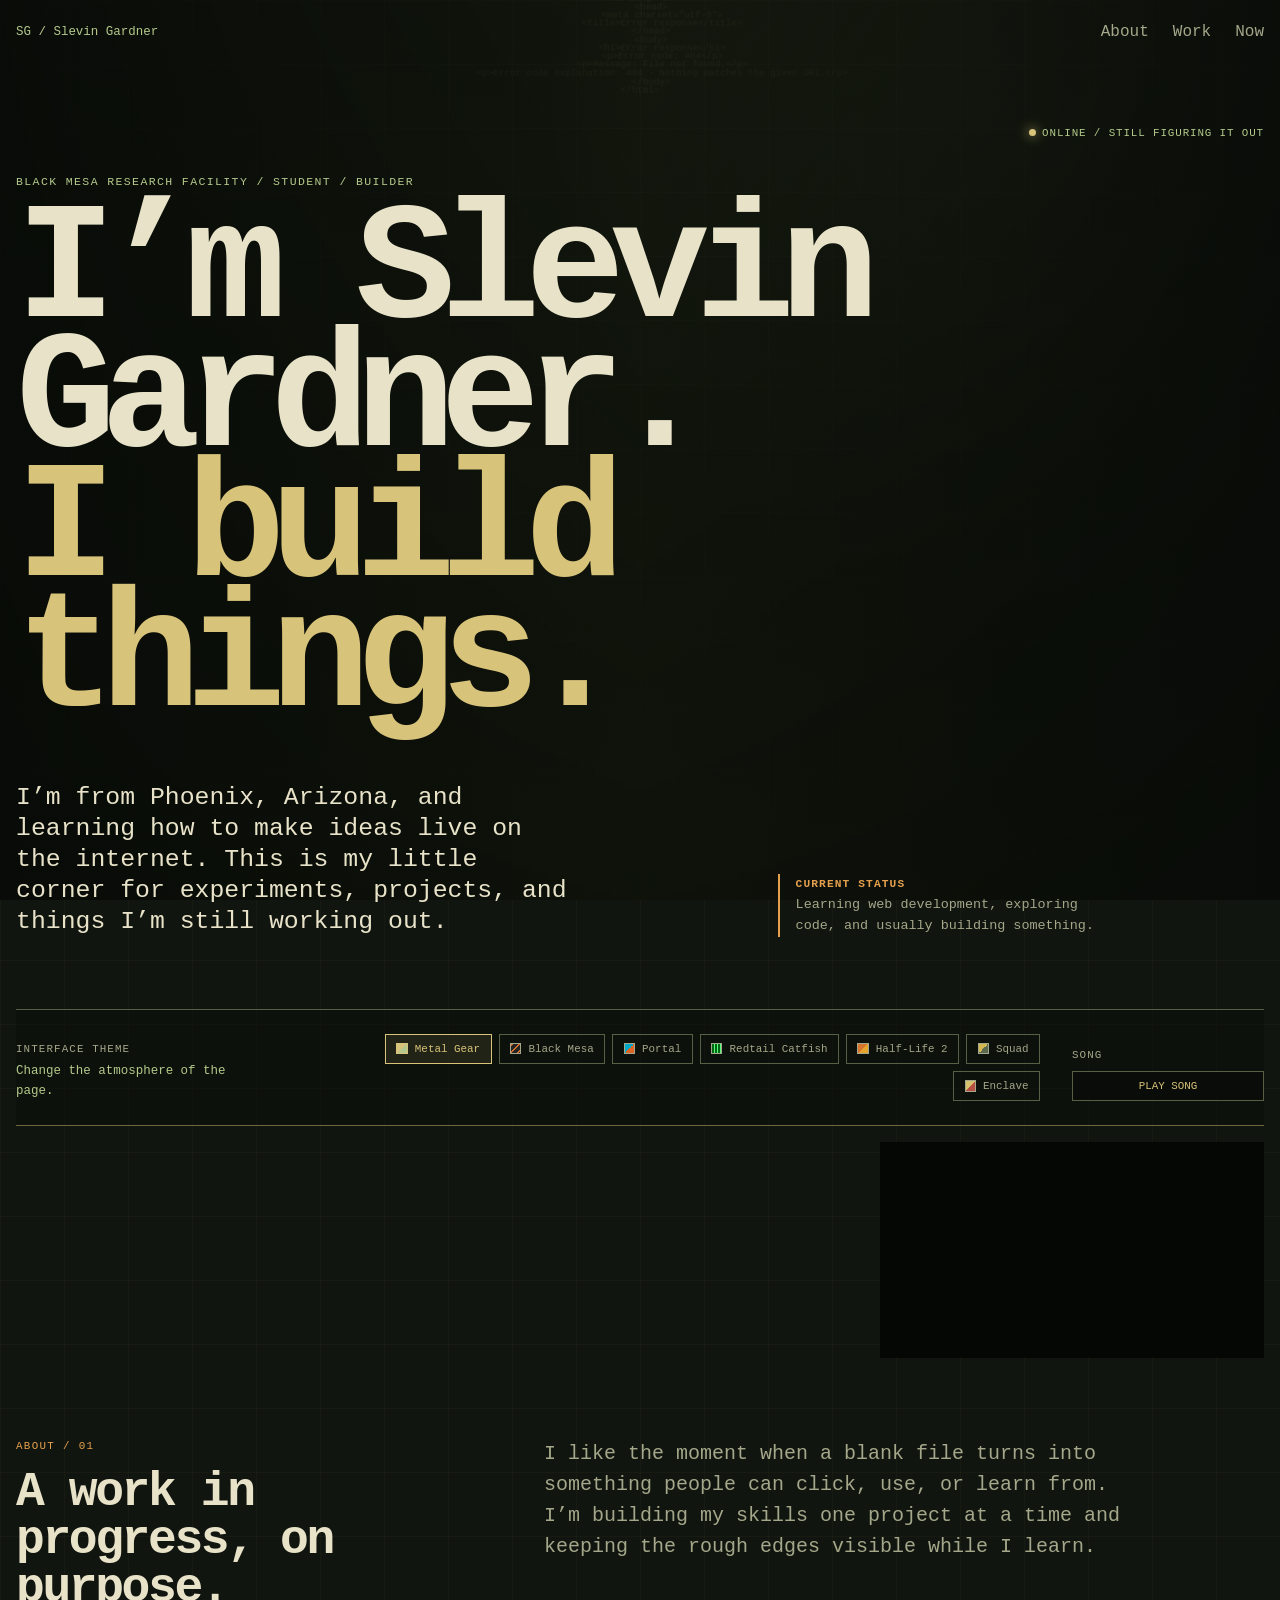
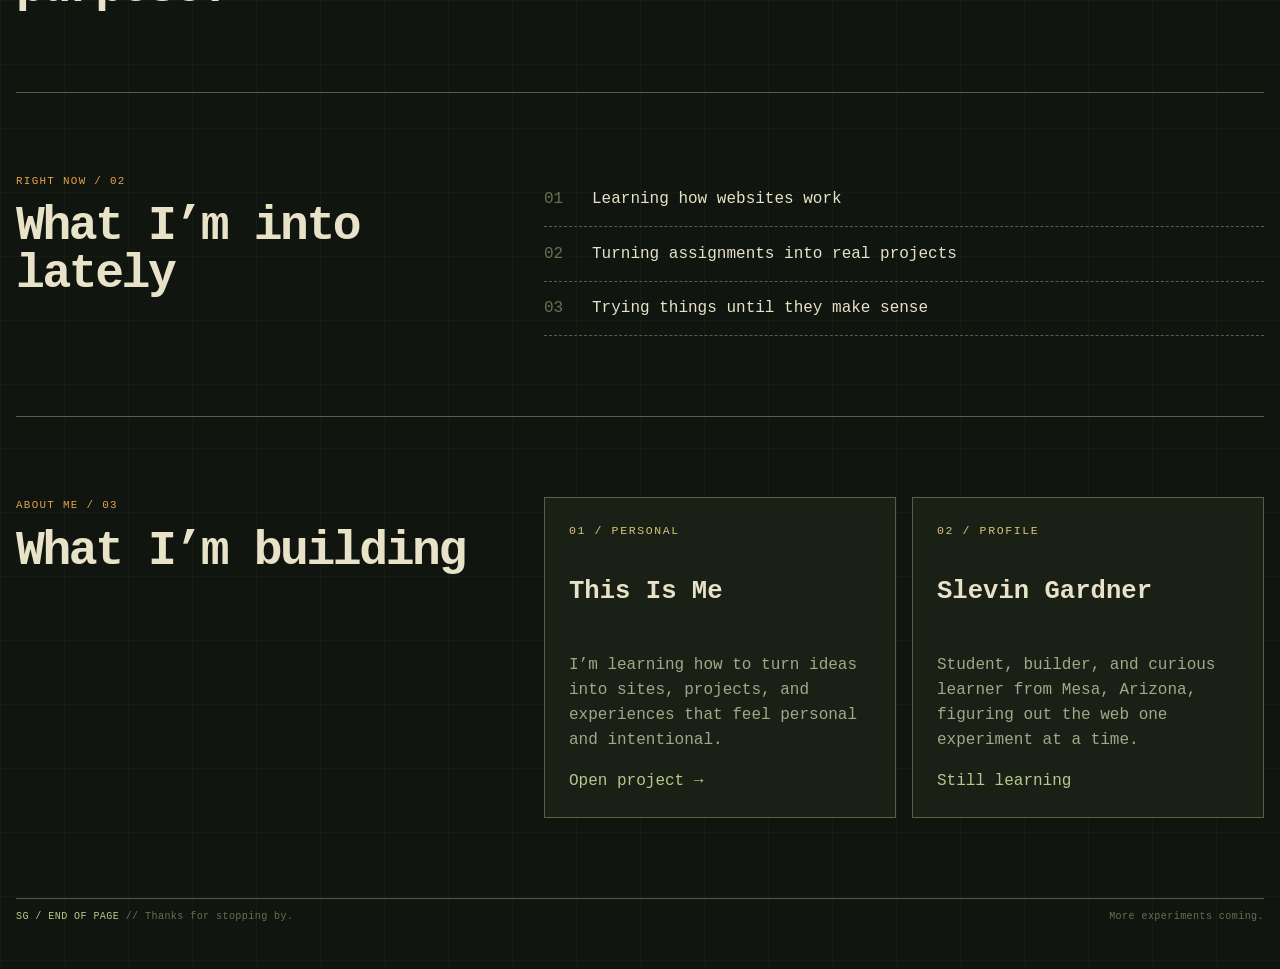
==== index.html @ 6ac3b408 "V4.4" ====
<!doctype html>
<html lang="en">

<head>
  <meta charset="utf-8">
  <meta name="viewport" content="width=device-width, initial-scale=1">
  <meta name="theme-color" content="#07100f">
  <meta name="description" content="SG's corner of the internet: Slevin Gardner learning to build things for the web.">
  <title>SG // Slevin Gardner</title>
  <link rel="stylesheet" href="styles.css">
  <script src="app.js" defer></script>
</head>

<body>
  <pre class="rick-stream" id="rick-stream" aria-hidden="true"></pre>
  <canvas class="matrix-rain" id="matrix-rain" aria-hidden="true"></canvas>
  <canvas class="glitch-background" id="glitch-background" aria-hidden="true"></canvas>
  <div class="black-mesa-backdrop" aria-hidden="true"></div>
  <div class="halflife-backdrop" aria-hidden="true"></div>
  <div class="portal-backdrop" aria-hidden="true"></div>
  <div class="squad-backdrop" aria-hidden="true"></div>
  <div class="enclave-backdrop" aria-hidden="true"></div>
  <div class="mgs-ladder-backdrop" aria-hidden="true"></div>
  <div class="site-shell">
    <header class="masthead">
      <nav class="top-nav" aria-label="Main navigation">
        <a class="back-link" href="#top">SG / Slevin Gardner</a>
        <div class="nav-links">
          <a href="#about">About</a>
          <a href="#work">Work</a>
          <a href="#now">Now</a>
        </div>
      </nav>
      <p class="status-line"><span class="status-dot"></span>ONLINE / STILL FIGURING IT OUT</p>
      <p class="kicker">Black Mesa Research Facility / student / builder</p>
      <h1 id="top">I’m Slevin Gardner.<br><em>I build things.</em></h1>
      <div class="intro-row">
        <p class="intro">I’m from Phoenix, Arizona, and learning how to make ideas live on
          the internet. This is
          my
          little corner for experiments, projects, and things I’m still working out.</p>
        <p class="boundary"><strong>Current status</strong><br>Learning web development, exploring code, and usually
          building something.</p>
      </div>
    </header>

    <section class="theme-bar" aria-label="Website themes">
      <div>
        <span class="control-label">Interface theme</span>
        <p class="theme-note">Change the atmosphere of the page.</p>
      </div>
      <div class="theme-options" id="theme-options" role="group" aria-label="Choose a website theme">
        <button class="theme-button is-active" data-theme="default" type="button"><span
            class="theme-swatch theme-swatch--default"></span>Metal Gear</button>
        <button class="theme-button" data-theme="greyscale" type="button"><span
            class="theme-swatch theme-swatch--greyscale"></span>Black Mesa</button>
        <button class="theme-button" data-theme="portal" type="button"><span
            class="theme-swatch theme-swatch--portal"></span>Portal</button>
        <button class="theme-button" data-theme="matrix" type="button"><span
            class="theme-swatch theme-swatch--matrix"></span>Redtail Catfish</button>
        <button class="theme-button" data-theme="halflife" type="button"><span
            class="theme-swatch theme-swatch--halflife"></span>Half-Life 2</button>
        <button class="theme-button" data-theme="squad" type="button"><span
            class="theme-swatch theme-swatch--squad"></span>Squad</button>
        <button class="theme-button" data-theme="enclave" type="button"><span
            class="theme-swatch theme-swatch--enclave"></span>Enclave</button>
      </div>
      <div class="music-control">
        <span class="control-label">Song</span>
        <button class="music-button" id="music-toggle" type="button" aria-pressed="false">PLAY SONG</button>
      </div>
    </section>
    <div class="music-player" id="music-player" aria-live="polite"></div>

    <main>
      <section class="about-section" id="about" aria-labelledby="about-title">
        <div>
          <p class="section-label">ABOUT / 01</p>
          <h2 id="about-title">A work in progress, on purpose.</h2>
        </div>
        <p class="about-copy">I like the moment when a blank file turns into something people can click, use, or
          learn from. I’m building my skills one project at a time and keeping the rough edges visible while I learn.
        </p>
      </section>

      <section class="now-section" id="now" aria-labelledby="now-title">
        <div>
          <p class="section-label">RIGHT NOW / 02</p>
          <h2 id="now-title">What I’m into lately</h2>
        </div>
        <div class="now-list">
          <p><span>01</span>Learning how websites work</p>
          <p><span>02</span>Turning assignments into real projects</p>
          <p><span>03</span>Trying things until they make sense</p>
        </div>
      </section>

      <section class="work-section" id="work" aria-labelledby="work-title">
        <div>
          <p class="section-label">ABOUT ME / 03</p>
          <h2 id="work-title">What I’m building</h2>
        </div>
        <div class="project-grid">
          <a class="project-card project-card--featured" href="assignments/01-this-is-me/">
            <span class="project-number">01 / PERSONAL</span>
            <h3>This Is Me</h3>
            <p>I’m learning how to turn ideas into sites, projects, and experiences that feel personal and intentional.
            </p>
            <span class="project-link">Open project &rarr;</span>
          </a>
          <article class="project-card">
            <span class="project-number">02 / PROFILE</span>
            <h3>Slevin Gardner</h3>
            <p>Student, builder, and curious learner from Mesa, Arizona, figuring out the web one experiment at a time.
            </p>
            <span class="project-link">Still learning</span>
          </article>
        </div>
      </section>
    </main>

    <footer>
      <p><span>SG / END OF PAGE</span> // Thanks for stopping by.</p>
      <p>More experiments coming.</p>
    </footer>
  </div>
</body>

</html>
---- styles.css ----
@font-face {
  font-family: 'GorDIN';
  src: local('GorDIN');
  font-display: swap;
}

:root {
  --ink: #e7e2c8;
  --muted: #a4a789;
  --faint: #697052;
  --bg: #11150f;
  --panel: #1a2015;
  --panel-bright: #29331e;
  --line: #566044;
  --acid: #d8c37a;
  --aqua: #b4c98b;
  --orange: #e5a04d;
  --danger: #d77c54;
  --grid-line: rgba(216, 195, 122, .035);
  --glow: rgba(180, 201, 139, .1);
  --command-bg: #0b0e0a;
  --font-body: 'GorDIN', monospace;
  --font-mono: 'GorDIN', monospace;
}

:root[data-theme='greyscale'] {
  --ink: #e7e1d2;
  --muted: #aaa28f;
  --faint: #706a5a;
  --bg: #171817;
  --panel: #242522;
  --panel-bright: #30312c;
  --line: #5c5d55;
  --acid: #d56b2c;
  --aqua: #a6b19f;
  --orange: #e07a2e;
  --danger: #bd4c2e;
  --grid-line: rgba(224, 122, 46, .04);
  --glow: rgba(213, 107, 44, .1);
  --command-bg: #101110;
  --font-body: 'GorDIN', monospace;
  --font-mono: 'GorDIN', monospace;
}

:root[data-theme='matrix'] {
  --ink: #f3e7d5;
  --muted: #c49b82;
  --faint: #76584d;
  --bg: #120b0a;
  --panel: #211311;
  --panel-bright: #321c18;
  --line: #6b3529;
  --acid: #e05a32;
  --aqua: #b8c9b6;
  --orange: #d13f28;
  --danger: #f06a3b;
  --grid-line: rgba(224, 90, 50, .04);
  --glow: rgba(184, 201, 182, .12);
  --command-bg: #0b0706;
  --font-body: 'GorDIN', monospace;
  --font-mono: 'GorDIN', monospace;
}

:root[data-theme='halflife'] {
  --ink: #f1ead8;
  --muted: #b5aa91;
  --faint: #716752;
  --bg: #151717;
  --panel: #202322;
  --panel-bright: #2d302d;
  --line: #555647;
  --acid: #e6a62d;
  --aqua: #b5c7a1;
  --orange: #d8752d;
  --danger: #d95d36;
  --grid-line: rgba(230, 166, 45, .025);
  --glow: rgba(216, 117, 45, .1);
  --command-bg: #171a18;
  --font-body: 'GorDIN', monospace;
  --font-mono: 'GorDIN', monospace;
}

:root[data-theme='portal'] {
  --ink: #202b32;
  --muted: #53636b;
  --faint: #82939a;
  --bg: #dfe7e9;
  --panel: #f1f5f5;
  --panel-bright: #ffffff;
  --line: #8b9ca3;
  --acid: #00a8d1;
  --aqua: #00b8d4;
  --orange: #f07822;
  --danger: #d94b32;
  --grid-line: rgba(32, 43, 50, .07);
  --glow: rgba(0, 168, 209, .22);
  --command-bg: #26343a;
  --font-body: 'GorDIN', monospace;
  --font-mono: 'GorDIN', monospace;
}

:root[data-theme='squad'] {
  --ink: #e8e4d5;
  --muted: #a7aa98;
  --faint: #697160;
  --bg: #171b17;
  --panel: #222922;
  --panel-bright: #30382d;
  --line: #5b674e;
  --acid: #d2b84f;
  --aqua: #9aa995;
  --orange: #c8783d;
  --danger: #bd5841;
  --grid-line: rgba(210, 184, 79, .045);
  --glow: rgba(154, 169, 149, .1);
  --command-bg: #0d110e;
  --font-body: 'GorDIN', monospace;
  --font-mono: 'GorDIN', monospace;
}

:root[data-theme='enclave'] {
  --ink: #e8e4d4;
  --muted: #a9adb0;
  --faint: #687179;
  --bg: #10151a;
  --panel: #1b242c;
  --panel-bright: #27333c;
  --line: #53616b;
  --acid: #d6c16d;
  --aqua: #a9c1c7;
  --orange: #b84f43;
  --danger: #d25b4d;
  --grid-line: rgba(214, 193, 109, .04);
  --glow: rgba(169, 193, 199, .1);
  --command-bg: #0b0f13;
  --font-body: 'GorDIN', monospace;
  --font-mono: 'GorDIN', monospace;
}

* {
  box-sizing: border-box;
}

html {
  background: var(--bg);
}

body {
  margin: 0;
  min-width: 320px;
  background:
    linear-gradient(var(--grid-line) 1px, transparent 1px),
    linear-gradient(90deg, var(--grid-line) 1px, transparent 1px),
    radial-gradient(circle at 80% 5%, var(--glow), transparent 30rem),
    var(--bg);
  background-size: 4rem 4rem, 4rem 4rem, auto, auto;
  color: var(--ink);
  font: 16px/1.55 var(--font-body);
}

.top-nav {
  display: flex;
  align-items: center;
  justify-content: space-between;
  gap: 1rem;
  margin-bottom: 5rem;
}

.nav-links {
  display: flex;
  gap: 1.5rem;
}

.nav-links a {
  color: var(--muted);
  text-decoration: none;
}

.nav-links a:hover {
  color: var(--acid);
}

.masthead h1 {
  max-width: 12ch;
}

.masthead h1 em {
  color: var(--acid);
  font-style: normal;
}

.about-section,
.now-section,
.work-section {
  display: grid;
  grid-template-columns: minmax(12rem, .8fr) 1.2fr;
  gap: 3rem;
  padding: 5rem 0;
  border-bottom: 1px solid var(--line);
}

.section-label,
.project-number {
  color: var(--acid);
  font-size: .72rem;
  letter-spacing: .14em;
}

.about-copy {
  max-width: 38rem;
  margin: 0;
  color: var(--muted);
  font-size: 1.25rem;
}

.now-list p {
  margin: 0;
  padding: .9rem 0;
  border-bottom: 1px dashed var(--line);
}

.now-list span {
  display: inline-block;
  width: 3rem;
  color: var(--faint);
}

.project-grid {
  display: grid;
  grid-template-columns: repeat(2, minmax(0, 1fr));
  gap: 1rem;
}

.project-card {
  display: flex;
  flex-direction: column;
  min-height: 16rem;
  padding: 1.5rem;
  border: 1px solid var(--line);
  background: var(--panel);
  color: var(--ink);
  text-decoration: none;
  transition: transform .2s ease, border-color .2s ease;
}

.project-card:hover {
  border-color: var(--acid);
  transform: translateY(-.25rem);
}

.project-card h3 {
  margin-top: 2rem;
  font-size: 1.6rem;
}

.project-card p {
  color: var(--muted);
}

.project-link {
  margin-top: auto;
  color: var(--aqua);
}

body::before {
  position: fixed;
  inset: 0;
  z-index: -1;
  pointer-events: none;
  background: linear-gradient(90deg, transparent 0 49.9%, var(--grid-line) 50%, transparent 50.1%);
  background-size: 8rem 100%;
  content: '';
}

.matrix-rain {
  position: fixed;
  inset: 0;
  z-index: 0;
  width: 100%;
  height: 100%;
  pointer-events: none;
  opacity: 0;
  transition: opacity 300ms ease;
}

.glitch-background {
  position: fixed;
  inset: 0;
  z-index: 0;
  width: 100%;
  height: 100%;
  pointer-events: none;
  opacity: 0;
  transition: opacity 300ms ease;
}

.black-mesa-backdrop {
  position: fixed;
  inset: 0;
  z-index: 0;
  pointer-events: none;
  background:
    linear-gradient(90deg, rgba(10, 12, 11, .72), rgba(10, 12, 11, .18) 50%, rgba(10, 12, 11, .72)),
    linear-gradient(180deg, rgba(10, 12, 11, .2), rgba(10, 12, 11, .82)),
    url('https://cdn.mos.cms.futurecdn.net/F95LHZpNYpnhuKvLTg9MAQ-2560-80.jpg') center / cover no-repeat;
  opacity: 0;
  transition: opacity 350ms ease;
}

.halflife-backdrop {
  position: fixed;
  inset: 0;
  z-index: 0;
  pointer-events: none;
  background:
    linear-gradient(90deg, rgba(21, 23, 23, .88), rgba(42, 43, 31, .58) 48%, rgba(21, 23, 23, .82)),
    linear-gradient(180deg, rgba(12, 17, 16, .5), rgba(21, 23, 23, .88)),
    url('https://images5.alphacoders.com/138/1380899.png') center / cover no-repeat;
  opacity: 0;
  transition: opacity 350ms ease;
}

.portal-backdrop {
  position: fixed;
  inset: 0;
  z-index: 0;
  pointer-events: none;
  background:
    linear-gradient(90deg, rgba(12, 16, 17, .5), rgba(12, 16, 17, .12) 50%, rgba(12, 16, 17, .5)),
    linear-gradient(180deg, rgba(0, 169, 199, .12), rgba(230, 106, 36, .16)),
    url('https://cdn.mos.cms.futurecdn.net/5jfbQNu9ogCpUMGLD8Z6e5.png') center / cover no-repeat;
  opacity: 0;
  transition: opacity 350ms ease;
}

.squad-backdrop {
  position: fixed;
  inset: 0;
  z-index: 0;
  pointer-events: none;
  background:
    linear-gradient(90deg, rgba(12, 16, 12, .58), rgba(28, 35, 25, .2) 50%, rgba(12, 16, 12, .56)),
    repeating-linear-gradient(135deg, transparent 0 5rem, rgba(210, 184, 79, .07) 5rem 5.15rem, transparent 5.15rem 10rem),
    radial-gradient(circle at 68% 28%, rgba(154, 169, 149, .1), transparent 22rem),
    url('https://cdn.nexus.gg/assets/vidya/161739f937114280bd47c73b976cd131/images/screenshots/4.jpg') center / cover no-repeat;
  opacity: 0;
  transition: opacity 350ms ease;
}

.enclave-backdrop {
  position: fixed;
  inset: 0;
  z-index: 0;
  pointer-events: none;
  background:
    linear-gradient(90deg, rgba(8, 12, 16, .82), rgba(22, 31, 39, .32) 50%, rgba(8, 12, 16, .84)),
    repeating-linear-gradient(0deg, transparent 0 4rem, rgba(214, 193, 109, .055) 4rem 4.1rem, transparent 4.1rem 8rem),
    linear-gradient(135deg, #111b23, #332a27 54%, #11171c);
  opacity: 0;
  transition: opacity 350ms ease;
}

.mgs-ladder-backdrop {
  position: fixed;
  inset: 0;
  z-index: 0;
  pointer-events: none;
  background:
    linear-gradient(90deg, rgba(8, 11, 7, .84), rgba(21, 27, 14, .34) 50%, rgba(8, 11, 7, .8)),
    linear-gradient(180deg, rgba(10, 13, 8, .28), rgba(10, 13, 8, .86)),
    url('https://media.tenor.com/M1zaUPdknekAAAAM/metal-gear.gif') center / cover no-repeat;
  opacity: 0;
  transition: opacity 350ms ease;
}

:root[data-theme='halflife'] .halflife-backdrop {
  opacity: .86;
}

:root[data-theme='portal'] .portal-backdrop {
  opacity: 1;
}

:root[data-theme='squad'] .squad-backdrop {
  opacity: 1;
}

:root[data-theme='enclave'] .enclave-backdrop {
  opacity: 1;
}

:root[data-theme='greyscale'] .black-mesa-backdrop {
  opacity: 1;
}

:root[data-theme='default'] .mgs-ladder-backdrop {
  opacity: 1;
}

:root[data-theme='greyscale'] .glitch-background {
  opacity: .28;
}

.rick-stream {
  position: fixed;
  inset: 0;
  z-index: 0;
  width: 100vw;
  height: 100vh;
  margin: 0;
  overflow: hidden;
  pointer-events: none;
  color: var(--acid);
  font: clamp(.28rem, .7vw, .65rem)/.9 var(--font-mono);
  opacity: 0;
  text-align: center;
  white-space: pre;
  mix-blend-mode: screen;
  transform: scale(1.03);
  transition: opacity 300ms ease;
}

:root[data-theme='default'] .rick-stream {
  opacity: .14;
}

:root[data-theme='matrix'] .matrix-rain {
  opacity: .7;
}

.site-shell {
  position: relative;
  z-index: 1;
}

:root[data-theme='greyscale'] body::after {
  position: fixed;
  inset: 0;
  z-index: 5;
  pointer-events: none;
  background: repeating-linear-gradient(0deg, transparent 0 5px, rgba(224, 122, 46, .035) 6px);
  content: '';
  mix-blend-mode: screen;
}

:root[data-theme='greyscale'] body {
  background:
    linear-gradient(180deg, rgba(10, 12, 11, .2), rgba(10, 12, 11, .85)),
    repeating-linear-gradient(135deg, transparent 0 4rem, rgba(224, 122, 46, .08) 4rem 4.3rem, transparent 4.3rem 8rem),
    linear-gradient(90deg, transparent 0 18%, rgba(4, 5, 5, .55) 18.2% 20%, transparent 20.2% 79.8%, rgba(4, 5, 5, .55) 80% 81.8%, transparent 82%),
    repeating-linear-gradient(0deg, rgba(166, 177, 159, .08) 0 1px, transparent 1px 4rem),
    radial-gradient(ellipse at 50% 18%, rgba(213, 107, 44, .16), transparent 32rem),
    var(--bg);
  background-size: auto, auto, auto, 100% 4rem, auto, auto;
}

:root[data-theme='greyscale'] .masthead::before,
:root[data-theme='greyscale'] .masthead::after {
  position: absolute;
  top: 0;
  bottom: 0;
  width: 15%;
  background: linear-gradient(90deg, rgba(0, 0, 0, .4), transparent);
  content: '';
  opacity: .7;
}

:root[data-theme='greyscale'] .masthead::before {
  left: -15%;
}

:root[data-theme='greyscale'] .masthead::after {
  right: -15%;
  transform: scaleX(-1);
}

:root[data-theme='portal'] body {
  background:
    linear-gradient(90deg, transparent 0 7%, rgba(37, 37, 37, .12) 7.1% 7.35%, transparent 7.45% 92.55%, rgba(37, 37, 37, .12) 92.65% 92.9%, transparent 93%),
    linear-gradient(180deg, transparent 0 68%, rgba(37, 37, 37, .18) 68.2% 68.5%, transparent 68.7%),
    repeating-linear-gradient(0deg, rgba(37, 37, 37, .045) 0 1px, transparent 1px 4rem),
    var(--bg);
  background-size: auto, auto, 100% 4rem, auto;
}

:root[data-theme='squad'] body {
  background:
    linear-gradient(rgba(12, 16, 12, .35), rgba(12, 16, 12, .35)),
    repeating-linear-gradient(0deg, rgba(210, 184, 79, .04) 0 1px, transparent 1px 3rem),
    repeating-linear-gradient(90deg, rgba(154, 169, 149, .035) 0 1px, transparent 1px 3rem),
    url('https://cdn.nexus.gg/assets/vidya/161739f937114280bd47c73b976cd131/images/screenshots/4.jpg') center / cover fixed no-repeat;
  background-size: auto, 100% 3rem, 3rem 100%, cover;
}

:root[data-theme='matrix'] body::after {
  position: fixed;
  inset: 0;
  z-index: 0;
  pointer-events: none;
  background: linear-gradient(180deg, rgba(18, 11, 10, .12), rgba(18, 11, 10, .42));
  content: '';
}

:root[data-theme='matrix'] .matrix-rain {
  opacity: 0;
}

:root[data-theme='matrix'] body {
  background:
    linear-gradient(rgba(12, 7, 6, .28), rgba(12, 7, 6, .28)),
    radial-gradient(ellipse at 50% 18%, rgba(224, 90, 50, .12), transparent 30rem),
    url('https://images.weserv.nl/?url=m.espacepourlavie.ca/sites/espacepourlavie.ca/files/redtail_catfish_mathias_appel_620x415_0.jpg') center / cover fixed no-repeat;
  background-size: auto, auto, cover;
}

@keyframes matrix-drift {
  from {
    transform: translateY(-2rem);
  }

  to {
    transform: translateY(2rem);
  }
}

button,
input {
  font: inherit;
}

.site-shell {
  width: min(100% - 2rem, 78rem);
  margin: auto;
}

.masthead {
  position: relative;
  padding: 1.25rem 0 4.5rem;
  border-bottom: 1px solid var(--line);
}

.halflife-logo {
  position: absolute;
  top: 1rem;
  right: 0;
  width: clamp(7rem, 16vw, 12rem);
  height: auto;
  opacity: 0;
  filter: sepia(1) saturate(2) hue-rotate(345deg) drop-shadow(0 0 .6rem rgba(216, 117, 45, .32));
  pointer-events: none;
  transform: translateY(-.25rem);
  transition: opacity 220ms ease, transform 220ms ease;
}

:root[data-theme='halflife'] .halflife-logo {
  opacity: .92;
  transform: none;
}

.back-link,
.status-line,
.kicker,
.section-label,
.control-label,
.shortcut,
footer,
.sort-note,
.tag {
  font-family: var(--font-mono);
}

.back-link {
  display: inline-block;
  color: var(--aqua);
  font-size: .78rem;
  text-decoration: none;
}

.back-link:hover {
  color: var(--acid);
}

.status-line {
  float: right;
  margin: 0;
  color: var(--muted);
  font-size: .68rem;
  letter-spacing: .08em;
}

.status-dot {
  display: inline-block;
  width: .45rem;
  height: .45rem;
  margin-right: .4rem;
  border-radius: 50%;
  background: var(--acid);
  box-shadow: 0 0 12px var(--acid);
}

.kicker {
  margin: 8rem 0 1rem;
  color: var(--orange);
  font-size: .72rem;
  letter-spacing: .12em;
  text-transform: uppercase;
}

h1 {
  margin: 0;
  color: var(--ink);
  font-size: clamp(4rem, 13vw, 10.5rem);
  font-weight: 700;
  letter-spacing: -.09em;
  line-height: .78;
}

h1 em {
  color: var(--acid);
  font-style: normal;
}

.intro-row {
  display: grid;
  grid-template-columns: 1.2fr .8fr;
  gap: 2rem;
  align-items: end;
  margin-top: 3.5rem;
}

.intro {
  max-width: 35rem;
  margin: 0;
  color: var(--ink);
  font-size: clamp(1.15rem, 2.1vw, 1.55rem);
  line-height: 1.25;
}

.boundary {
  max-width: 21rem;
  margin: 0;
  padding-left: 1rem;
  border-left: 2px solid var(--orange);
  color: var(--muted);
  font-size: .84rem;
}

.boundary strong {
  color: var(--orange);
  font-family: var(--font-mono);
  font-size: .7rem;
  letter-spacing: .1em;
  text-transform: uppercase;
}

.control-deck {
  display: grid;
  grid-template-columns: minmax(15rem, 1fr) 2fr;
  gap: 2rem;
  padding: 2.25rem 0;
  border-bottom: 1px solid var(--line);
}

.search-wrap {
  position: relative;
}

.search-wrap label,
.control-label {
  display: block;
  margin-bottom: .65rem;
  color: var(--muted);
  font-size: .68rem;
  letter-spacing: .1em;
  text-transform: uppercase;
}

input {
  width: 100%;
  padding: .85rem 2.5rem .85rem .95rem;
  border: 1px solid var(--line);
  border-radius: 0;
  outline: 0;
  background: var(--panel);
  color: var(--ink);
}

input:focus {
  border-color: var(--acid);
  box-shadow: 0 0 0 2px rgba(200, 255, 89, .12);
}

.theme-bar {
  display: flex;
  justify-content: space-between;
  gap: 2rem;
  align-items: end;
  padding: 1.5rem 0;
  border-bottom: 1px solid var(--line);
}

.theme-note {
  margin: -.35rem 0 0;
  color: var(--faint);
  font-size: .78rem;
}

.theme-options {
  display: flex;
  flex-wrap: wrap;
  justify-content: end;
  gap: .45rem;
}

.theme-button {
  display: inline-flex;
  align-items: center;
  gap: .45rem;
  padding: .5rem .65rem;
  border: 1px solid var(--line);
  border-radius: 0;
  background: transparent;
  color: var(--muted);
  cursor: pointer;
  font: .68rem var(--font-mono);
}

.music-control {
  display: flex;
  min-width: 12rem;
  flex-direction: column;
  align-items: stretch;
  gap: .45rem;
}

.music-control .control-label {
  margin: 0;
}

.music-button {
  padding: .5rem .65rem;
  border: 1px solid var(--line);
  border-radius: 0;
  background: rgba(9, 12, 7, .72);
  color: var(--acid);
  cursor: pointer;
  font: .68rem var(--font-mono);
  white-space: nowrap;
}

.music-button:hover,
.music-button[aria-pressed='true'] {
  border-color: var(--acid);
  background: color-mix(in srgb, var(--acid) 14%, transparent);
}

.music-button:disabled {
  border-color: var(--faint);
  color: var(--faint);
  cursor: not-allowed;
  opacity: .65;
}

.music-player {
  width: min(100%, 24rem);
  margin: 1rem 0 0 auto;
  aspect-ratio: 16 / 9;
  background: #050705;
}

.music-player iframe {
  display: block;
  width: 100%;
  height: 100%;
  border: 0;
}

:root[data-theme='default'] .theme-bar {
  border-color: rgba(216, 195, 122, .48);
  background: rgba(10, 14, 8, .5);
}

:root[data-theme='default'] .theme-note,
:root[data-theme='default'] .status-line,
:root[data-theme='default'] .kicker {
  color: var(--aqua);
}

.theme-button:hover,
.theme-button.is-active {
  border-color: var(--acid);
  background: color-mix(in srgb, var(--acid) 10%, transparent);
  color: var(--acid);
}

.theme-swatch {
  width: .7rem;
  height: .7rem;
  border: 1px solid currentColor;
}

.theme-swatch--default {
  background: linear-gradient(135deg, var(--acid) 50%, var(--aqua) 50%);
}

.theme-swatch--greyscale {
  background: repeating-linear-gradient(135deg, #d56b2c 0 2px, #242522 2px 5px);
}

.theme-swatch--portal {
  background: linear-gradient(135deg, #00a9c7 50%, #df6423 50%);
}

.theme-swatch--matrix {
  background: repeating-linear-gradient(90deg, #061 0 2px, #5f7 2px 3px);
}

.theme-swatch--halflife {
  background: linear-gradient(135deg, #d8752d 50%, #e6a62d 50%);
}

.theme-swatch--squad {
  background: linear-gradient(135deg, #d2b84f 50%, #59684f 50%);
}

.theme-swatch--enclave {
  background: linear-gradient(135deg, #d6c16d 50%, #b84f43 50%);
}

.shortcut {
  position: absolute;
  right: .85rem;
  bottom: .9rem;
  color: var(--faint);
  font-size: .75rem;
}

.filters {
  display: flex;
  flex-wrap: wrap;
  gap: .5rem;
}

.filter-button {
  padding: .55rem .75rem;
  border: 1px solid var(--line);
  border-radius: 0;
  background: transparent;
  color: var(--muted);
  cursor: pointer;
  font-size: .8rem;
}

.filter-button span {
  margin-left: .4rem;
  color: var(--faint);
  font-family: var(--font-mono);
  font-size: .68rem;
}

.filter-button:hover,
.filter-button.is-active {
  border-color: var(--acid);
  background: rgba(200, 255, 89, .08);
  color: var(--acid);
}

.filter-button.is-active span {
  color: var(--acid);
}

.library-heading {
  display: flex;
  justify-content: space-between;
  align-items: end;
  gap: 2rem;
  padding: 4rem 0 1.5rem;
}

.section-label {
  margin: 0 0 .8rem;
  color: var(--orange);
  font-size: .68rem;
  letter-spacing: .12em;
}

.section-label span {
  color: var(--muted);
}

h2 {
  margin: 0;
  color: var(--ink);
  font-size: clamp(1.7rem, 4vw, 3rem);
  letter-spacing: -.05em;
  line-height: 1;
}

.sort-note {
  margin: 0;
  color: var(--muted);
  font-size: .68rem;
  line-height: 1.6;
  text-align: right;
}

.sort-note span {
  color: var(--faint);
}

.command-grid {
  display: grid;
  grid-template-columns: repeat(3, 1fr);
  gap: 1px;
  border: 1px solid var(--line);
  background: var(--line);
}

:root[data-theme='default'] .command-card {
  border: 1px solid #1b5b42;
  background: #07130f;
  box-shadow: inset 0 1px 0 rgba(112, 230, 192, .08);
}

:root[data-theme='default'] .command-card h3,
:root[data-theme='default'] .command-line,
:root[data-theme='default'] .copy-button {
  font-family: var(--font-mono);
}

:root[data-theme='default'] .command-line {
  border: 1px solid #245d46;
  border-left: 3px solid var(--aqua);
  background: #020805;
  box-shadow: inset 0 0 1.5rem rgba(112, 230, 192, .06);
}

:root[data-theme='greyscale'] .command-card {
  position: relative;
  overflow: visible;
}

:root[data-theme='greyscale'] .command-card::before,
:root[data-theme='greyscale'] .command-card::after {
  position: absolute;
  inset: -1px;
  pointer-events: none;
  content: '';
}

:root[data-theme='greyscale'] .command-card::before {
  border: 1px solid rgba(224, 122, 46, .75);
  clip-path: polygon(0 0, 38% 0, 38% 2px, 72% 2px, 72% 0, 100% 0, 100% 43%, 98% 43%, 98% 76%, 100% 76%, 100% 100%, 63% 100%, 63% 98%, 20% 98%, 20% 100%, 0 100%, 0 62%, 2px 62%, 2px 23%, 0 23%);
  animation: glitch-rim 2.8s steps(2, end) infinite;
}

:root[data-theme='greyscale'] .command-card::after {
  border: 1px solid rgba(166, 177, 159, .34);
  clip-path: polygon(0 13%, 4px 13%, 4px 0, 47% 0, 47% 3px, 100% 3px, 100% 37%, calc(100% - 3px) 37%, calc(100% - 3px) 100%, 57% 100%, 57% calc(100% - 3px), 0 calc(100% - 3px));
  animation: glitch-rim-shift 1.9s steps(2, end) infinite reverse;
}

@keyframes glitch-rim {

  0%,
  76%,
  100% {
    transform: translate(0, 0);
  }

  78% {
    transform: translate(1px, -1px);
  }

  80% {
    transform: translate(-1px, 1px);
  }

  82% {
    transform: translate(0, 0);
  }
}

@keyframes glitch-rim-shift {

  0%,
  68%,
  100% {
    transform: translate(0, 0);
    opacity: .45;
  }

  70% {
    transform: translate(-1px, 1px);
    opacity: .8;
  }

  73% {
    transform: translate(1px, 0);
    opacity: .25;
  }
}

:root[data-theme='portal'] .command-card {
  border-top: 3px solid var(--line);
  background: linear-gradient(145deg, var(--panel-bright), var(--panel));
  box-shadow: 0 0 .9rem rgba(37, 37, 37, .12), inset 0 0 0 1px rgba(255, 255, 255, .45);
}

:root[data-theme='portal'] .command-card:nth-child(3n + 1) {
  border-top-color: var(--orange);
}

:root[data-theme='portal'] .command-card:nth-child(3n + 2) {
  border-top-color: var(--aqua);
}

:root[data-theme='portal'] .command-card:nth-child(3n) {
  border-top-color: #343735;
}

:root[data-theme='portal'] .command-line {
  background: #252826;
  color: #f0f0eb;
}

:root[data-theme='portal'] .theme-bar,
:root[data-theme='portal'] .control-deck {
  border-color: #696b67;
}

:root[data-theme='portal'] .section-label,
:root[data-theme='portal'] .kicker {
  color: var(--orange);
}

.command-card {
  min-height: 15rem;
  padding: 1.25rem;
  background: var(--panel);
  transition: background 180ms ease, transform 180ms ease;
}

.command-card:hover {
  position: relative;
  z-index: 1;
  background: var(--panel-bright);
  transform: translateY(-3px);
}

.card-top {
  display: flex;
  justify-content: space-between;
  gap: .75rem;
  align-items: center;
  margin-bottom: 2.5rem;
}

.tag {
  padding: .25rem .4rem;
  border: 1px solid var(--line);
  color: var(--aqua);
  font-size: .6rem;
  letter-spacing: .08em;
  text-transform: uppercase;
}

.card-number {
  color: var(--faint);
  font: .68rem var(--font-mono);
}

.command-card h3 {
  margin: 0 0 .45rem;
  color: var(--acid);
  font: 500 1.03rem var(--font-mono);
}

.command-card p {
  min-height: 3.2em;
  margin: 0 0 1rem;
  color: var(--muted);
  font-size: .88rem;
  line-height: 1.4;
}

.command-line {
  display: flex;
  align-items: center;
  gap: .5rem;
  min-height: 2.5rem;
  padding: .6rem;
  border-left: 2px solid var(--orange);
  background: var(--command-bg);
  color: var(--ink);
  font: .73rem/1.4 var(--font-mono);
  overflow-wrap: anywhere;
}

.copy-button {
  flex: 0 0 auto;
  margin-left: auto;
  padding: .3rem .4rem;
  border: 1px solid var(--line);
  background: transparent;
  color: var(--orange);
  cursor: pointer;
  font: .62rem var(--font-mono);
}

.copy-button:hover,
.copy-button:focus-visible {
  border-color: var(--orange);
  color: var(--ink);
}

.empty-state {
  padding: 4rem 0;
  color: var(--muted);
  font-family: var(--font-mono);
  text-align: center;
}

.pagination {
  display: flex;
  justify-content: space-between;
  gap: 2rem;
  align-items: end;
  padding: 1.5rem 0 0;
  border-top: 1px solid var(--line);
}

.pagination .section-label {
  margin-bottom: .35rem;
}

.pagination-note {
  margin: 0;
  color: var(--muted);
  font-size: .78rem;
}

.page-buttons {
  display: flex;
  flex-wrap: wrap;
  justify-content: end;
  gap: .5rem;
}

.page-button {
  display: inline-flex;
  align-items: center;
  gap: .55rem;
  min-width: 8.5rem;
  padding: .6rem .75rem;
  border: 1px solid var(--line);
  border-radius: 0;
  background: transparent;
  color: var(--muted);
  cursor: pointer;
  font: .68rem var(--font-mono);
  text-align: left;
  text-transform: uppercase;
}

.page-button span {
  color: var(--faint);
  font-size: .75rem;
}

.page-button:hover,
.page-button.is-active {
  border-color: var(--acid);
  background: color-mix(in srgb, var(--acid) 10%, transparent);
  color: var(--acid);
}

.page-button.is-active span {
  color: var(--orange);
}

.workflow-band {
  display: grid;
  grid-template-columns: 1fr 1fr;
  gap: 3rem;
  margin: 5rem 0 4rem;
  padding: 2rem 0;
  border-top: 1px solid var(--acid);
  border-bottom: 1px solid var(--line);
}

.workflow-copy p {
  margin: 0 0 1rem;
  color: var(--muted);
}

.workflow-copy code {
  display: block;
  padding: 1rem;
  border: 1px solid var(--line);
  color: var(--acid);
  font: .75rem/1.5 var(--font-mono);
  overflow-wrap: anywhere;
}

footer {
  display: flex;
  justify-content: space-between;
  gap: 1rem;
  padding: 0 0 2rem;
  color: var(--faint);
  font-size: .63rem;
  letter-spacing: .04em;
}

footer span {
  color: var(--aqua);
}

@media (max-width: 700px) {
  .site-shell {
    width: min(100% - 1.25rem, 78rem);
  }

  .top-nav {
    margin-bottom: 3.5rem;
  }

  .nav-links {
    gap: .8rem;
    font-size: .82rem;
  }

  .about-section,
  .now-section,
  .work-section {
    grid-template-columns: 1fr;
    gap: 1.5rem;
    padding: 3rem 0;
  }

  .project-grid {
    grid-template-columns: 1fr;
  }

  .status-line {
    float: none;
    margin-top: 1.25rem;
  }

  .kicker {
    margin-top: 5rem;
  }

  .intro-row,
  .control-deck,
  .workflow-band,
  .theme-bar {
    grid-template-columns: 1fr;
    gap: 1.5rem;
  }

  .theme-bar {
    align-items: stretch;
    flex-direction: column;
  }

  .theme-options {
    justify-content: start;
  }

  .music-control {
    align-items: start;
    flex-direction: column;
    gap: .5rem;
  }

  .command-grid {
    grid-template-columns: 1fr;
  }

  .library-heading {
    align-items: start;
    flex-direction: column;
    gap: 1rem;
  }

  .sort-note {
    text-align: left;
  }

  .theme-options {
    justify-content: start;
  }

  .pagination {
    align-items: start;
    flex-direction: column;
    gap: 1rem;
  }

  .page-buttons {
    justify-content: start;
    width: 100%;
  }

  .page-button {
    flex: 1 1 8.5rem;
  }

  footer {
    flex-direction: column;
  }
}
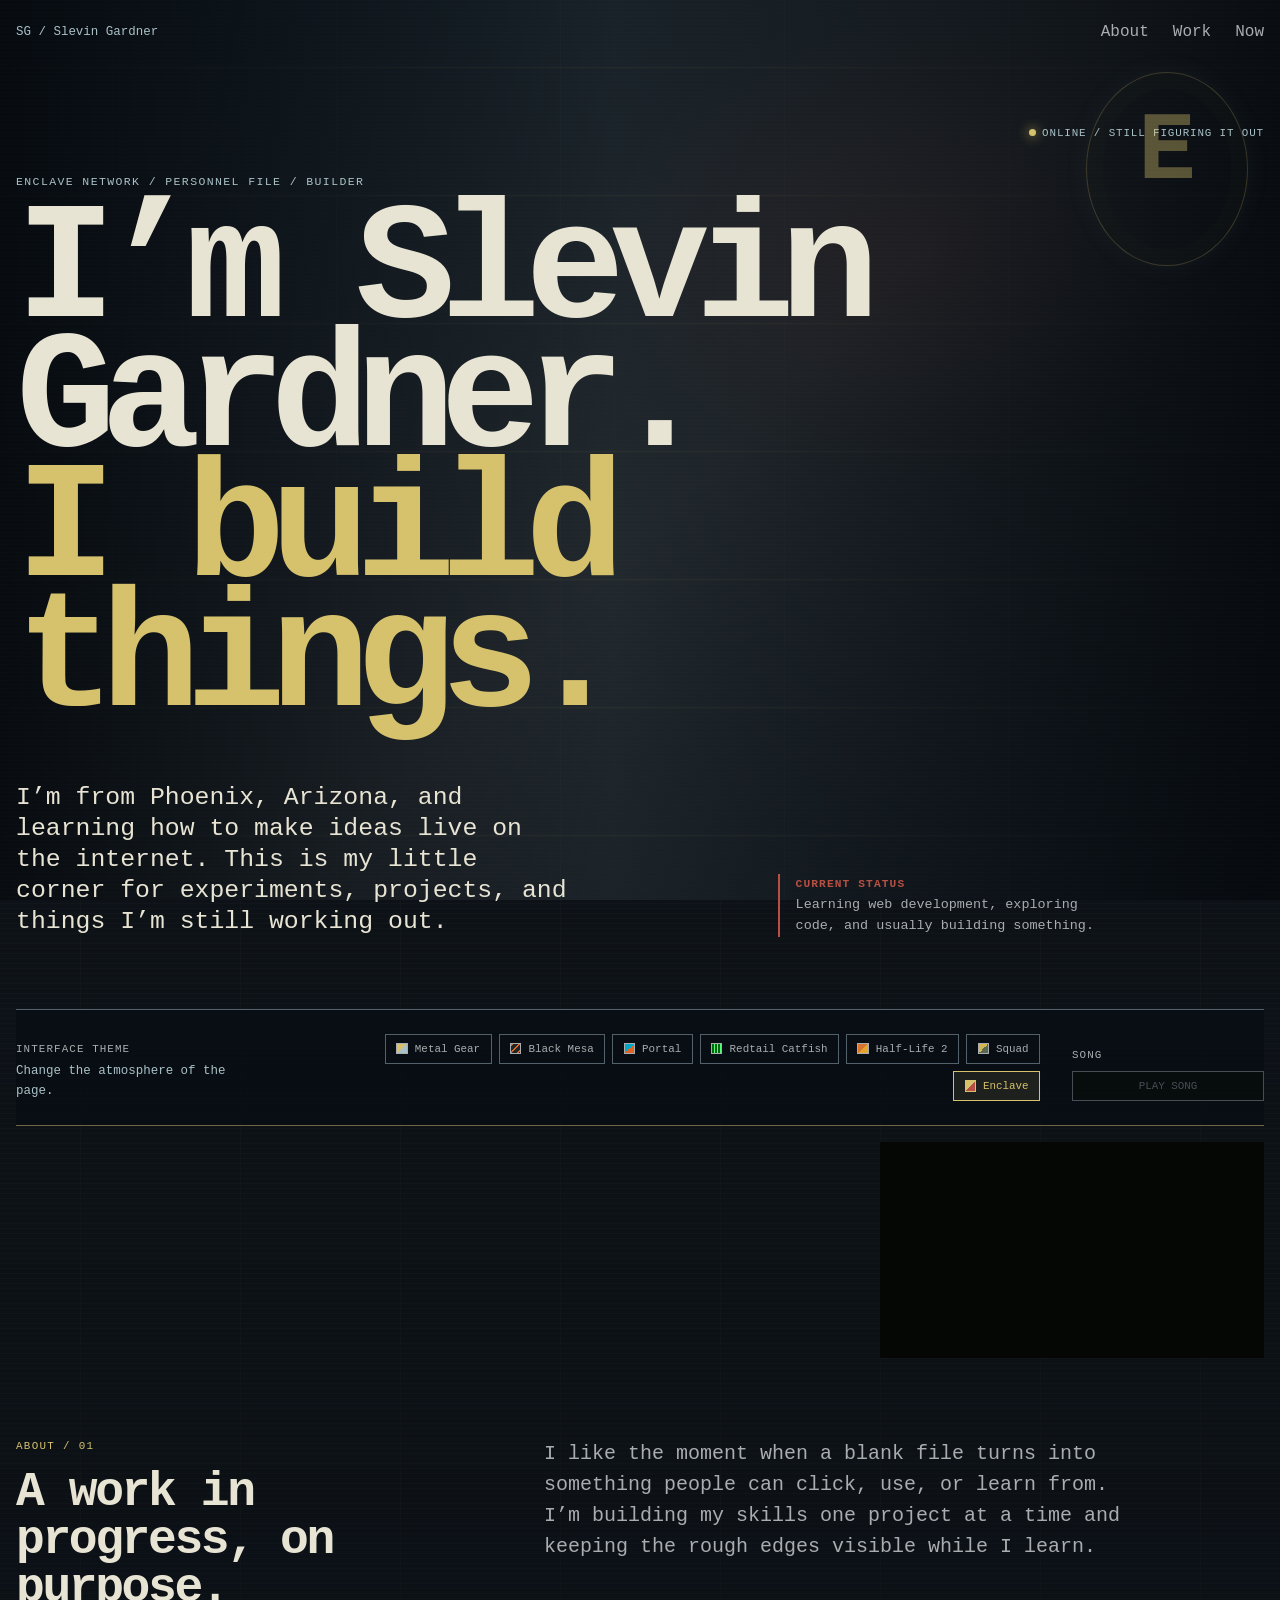
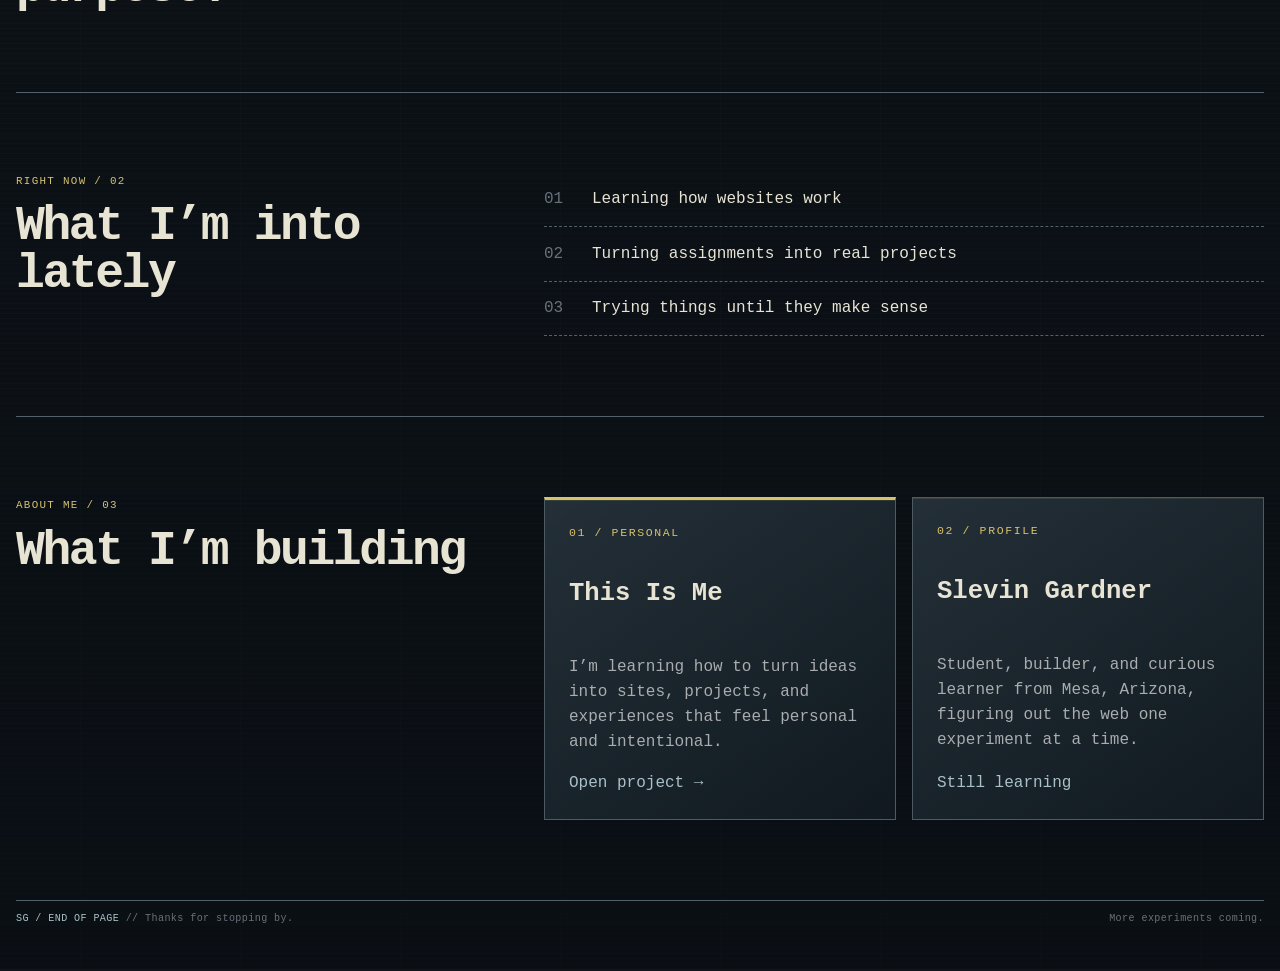
==== commit 3c2bfbcf: "V4.5" ====
--- a/index.html
+++ b/index.html
@@ -4,7 +4,7 @@
 <head>
   <meta charset="utf-8">
   <meta name="viewport" content="width=device-width, initial-scale=1">
-  <meta name="theme-color" content="#07100f">
+  <meta name="theme-color" content="#10151a">
   <meta name="description" content="SG's corner of the internet: Slevin Gardner learning to build things for the web.">
   <title>SG // Slevin Gardner</title>
   <link rel="stylesheet" href="styles.css">
@@ -32,7 +32,7 @@
         </div>
       </nav>
       <p class="status-line"><span class="status-dot"></span>ONLINE / STILL FIGURING IT OUT</p>
-      <p class="kicker">Black Mesa Research Facility / student / builder</p>
+      <p class="kicker">ENCLAVE NETWORK / PERSONNEL FILE / BUILDER</p>
       <h1 id="top">I’m Slevin Gardner.<br><em>I build things.</em></h1>
       <div class="intro-row">
         <p class="intro">I’m from Phoenix, Arizona, and learning how to make ideas live on
@@ -50,7 +50,7 @@
         <p class="theme-note">Change the atmosphere of the page.</p>
       </div>
       <div class="theme-options" id="theme-options" role="group" aria-label="Choose a website theme">
-        <button class="theme-button is-active" data-theme="default" type="button"><span
+        <button class="theme-button" data-theme="default" type="button"><span
             class="theme-swatch theme-swatch--default"></span>Metal Gear</button>
         <button class="theme-button" data-theme="greyscale" type="button"><span
             class="theme-swatch theme-swatch--greyscale"></span>Black Mesa</button>
@@ -62,7 +62,7 @@
             class="theme-swatch theme-swatch--halflife"></span>Half-Life 2</button>
         <button class="theme-button" data-theme="squad" type="button"><span
             class="theme-swatch theme-swatch--squad"></span>Squad</button>
-        <button class="theme-button" data-theme="enclave" type="button"><span
+        <button class="theme-button is-active" data-theme="enclave" type="button" aria-pressed="true"><span
             class="theme-swatch theme-swatch--enclave"></span>Enclave</button>
       </div>
       <div class="music-control">
--- a/styles.css
+++ b/styles.css
@@ -353,9 +353,11 @@
   z-index: 0;
   pointer-events: none;
   background:
-    linear-gradient(90deg, rgba(8, 12, 16, .82), rgba(22, 31, 39, .32) 50%, rgba(8, 12, 16, .84)),
-    repeating-linear-gradient(0deg, transparent 0 4rem, rgba(214, 193, 109, .055) 4rem 4.1rem, transparent 4.1rem 8rem),
-    linear-gradient(135deg, #111b23, #332a27 54%, #11171c);
+    linear-gradient(90deg, rgba(6, 10, 15, .92), rgba(18, 29, 39, .38) 48%, rgba(6, 10, 15, .9)),
+    repeating-linear-gradient(0deg, transparent 0 3.95rem, rgba(214, 193, 109, .075) 4rem 4.08rem, transparent 4.1rem 8rem),
+    repeating-linear-gradient(90deg, transparent 0 7rem, rgba(169, 193, 199, .035) 7rem 7.05rem, transparent 7.05rem 14rem),
+    radial-gradient(ellipse at 72% 28%, rgba(184, 79, 67, .16), transparent 20rem),
+    linear-gradient(135deg, #0d1821, #2c3032 54%, #0b1218);
   opacity: 0;
   transition: opacity 350ms ease;
 }
@@ -387,6 +389,41 @@
 
 :root[data-theme='enclave'] .enclave-backdrop {
   opacity: 1;
+}
+
+:root[data-theme='enclave'] body {
+  background:
+    linear-gradient(180deg, rgba(7, 12, 17, .12), rgba(7, 12, 17, .7)),
+    repeating-linear-gradient(0deg, rgba(169, 193, 199, .035) 0 1px, transparent 1px 5px),
+    repeating-linear-gradient(90deg, transparent 0 5rem, rgba(214, 193, 109, .035) 5rem 5.05rem, transparent 5.05rem 10rem),
+    var(--bg);
+}
+
+:root[data-theme='enclave'] body::after {
+  position: fixed;
+  inset: 0;
+  z-index: 5;
+  pointer-events: none;
+  background: repeating-linear-gradient(0deg, transparent 0 3px, rgba(214, 193, 109, .025) 4px);
+  content: '';
+}
+
+:root[data-theme='enclave'] .masthead::after {
+  position: absolute;
+  top: 4.5rem;
+  right: 1rem;
+  width: clamp(6rem, 15vw, 10rem);
+  height: clamp(6rem, 15vw, 10rem);
+  border: 1px solid rgba(214, 193, 109, .32);
+  border-radius: 50%;
+  box-shadow: inset 0 0 0 1rem rgba(214, 193, 109, .025), 0 0 2rem rgba(169, 193, 199, .08);
+  content: 'E';
+  color: rgba(214, 193, 109, .55);
+  font: 700 clamp(3rem, 8vw, 6rem)/1 var(--font-mono);
+  text-align: center;
+  padding-top: clamp(1.1rem, 2.8vw, 2rem);
+  opacity: .7;
+  pointer-events: none;
 }
 
 :root[data-theme='greyscale'] .black-mesa-backdrop {
@@ -778,6 +815,37 @@
 :root[data-theme='default'] .theme-bar {
   border-color: rgba(216, 195, 122, .48);
   background: rgba(10, 14, 8, .5);
+}
+
+:root[data-theme='enclave'] .theme-bar {
+  border-color: rgba(214, 193, 109, .5);
+  background: rgba(8, 13, 18, .72);
+}
+
+:root[data-theme='enclave'] .theme-note,
+:root[data-theme='enclave'] .status-line,
+:root[data-theme='enclave'] .kicker {
+  color: var(--aqua);
+}
+
+:root[data-theme='enclave'] .section-label,
+:root[data-theme='enclave'] .project-number {
+  color: var(--acid);
+}
+
+:root[data-theme='enclave'] .project-card {
+  border-color: rgba(83, 97, 107, .9);
+  background: linear-gradient(145deg, rgba(39, 51, 60, .9), rgba(18, 26, 33, .94));
+  box-shadow: inset 0 1px 0 rgba(214, 193, 109, .12);
+}
+
+:root[data-theme='enclave'] .project-card--featured {
+  border-top: 3px solid var(--acid);
+}
+
+:root[data-theme='enclave'] .project-card:hover {
+  border-color: var(--acid);
+  box-shadow: 0 0 1.5rem rgba(169, 193, 199, .12), inset 0 1px 0 rgba(214, 193, 109, .22);
 }
 
 :root[data-theme='default'] .theme-note,
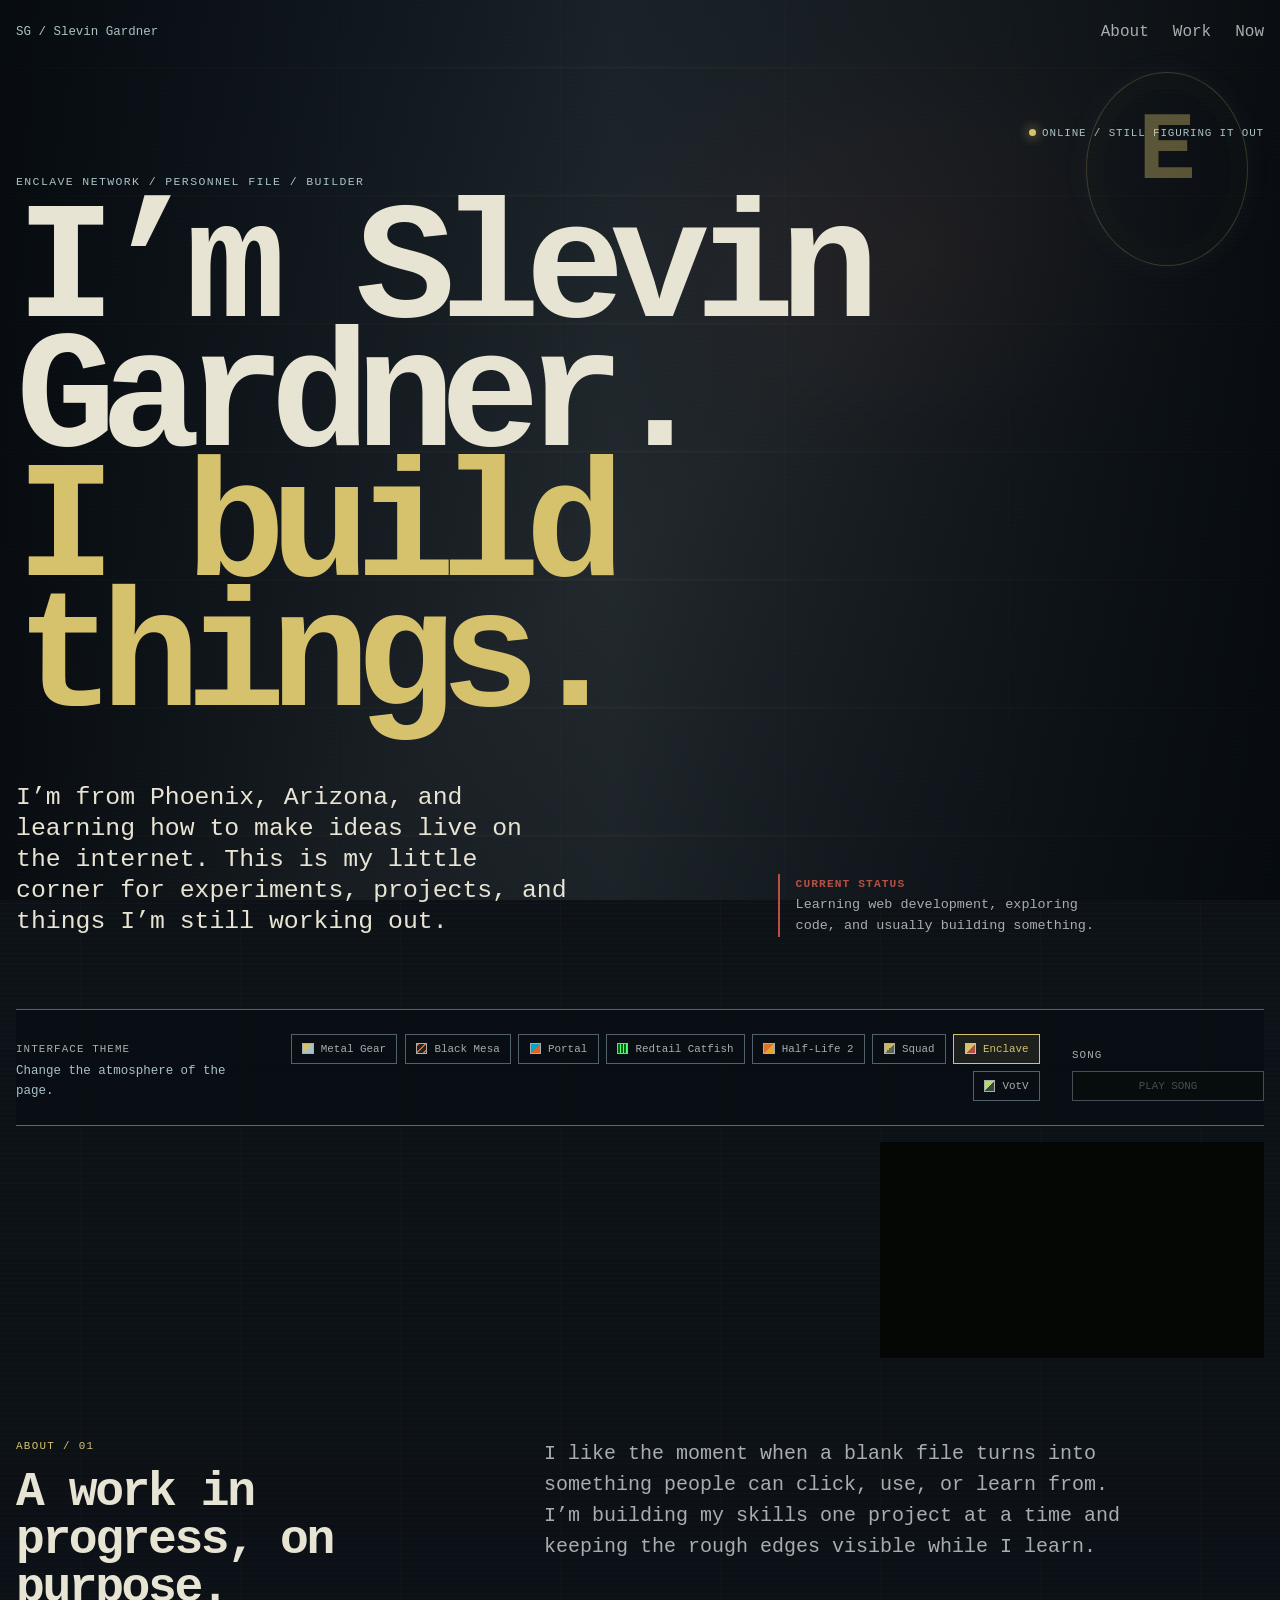
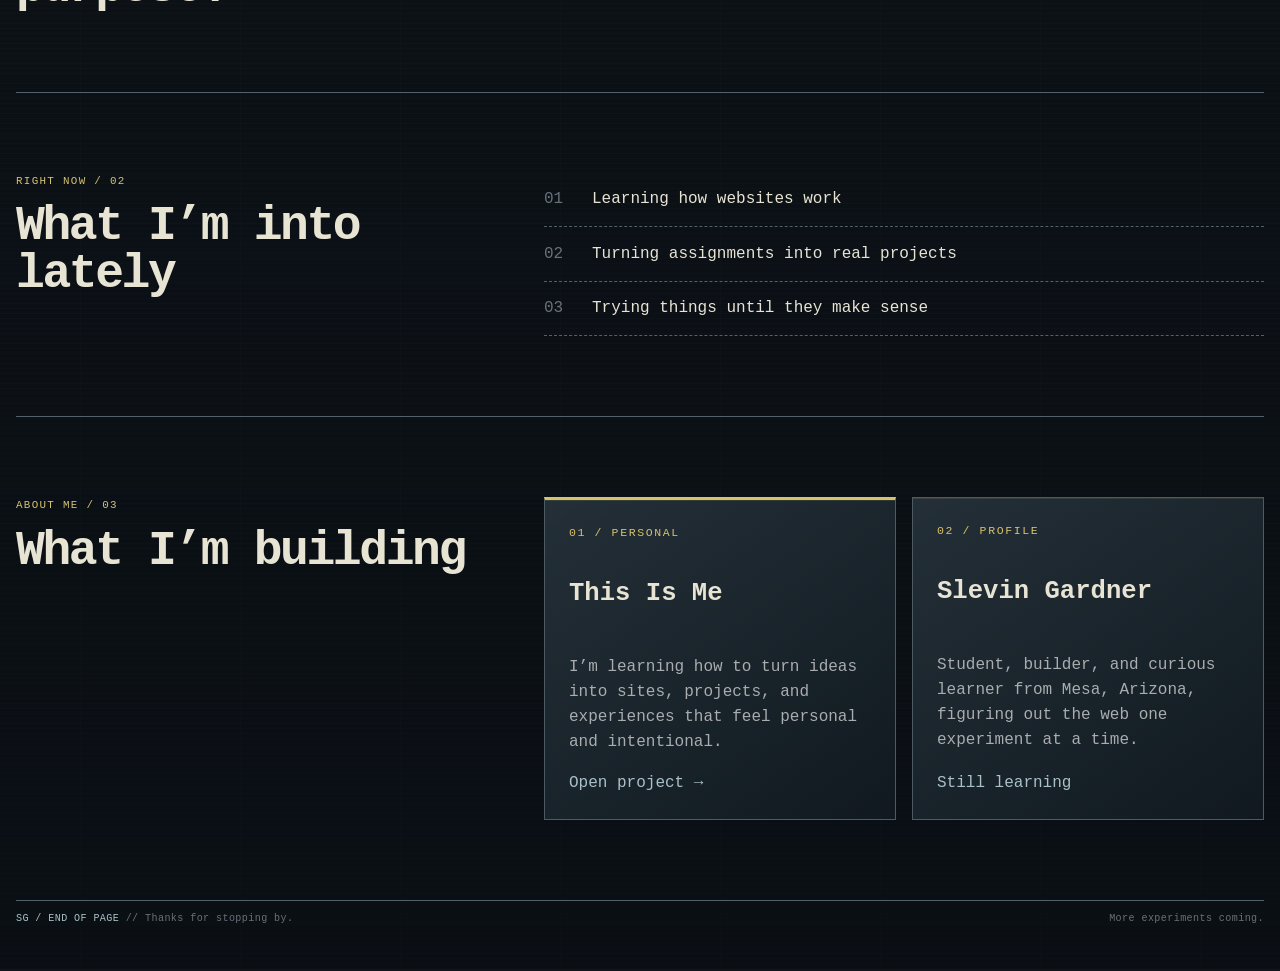
==== commit 09dbcd42: "V4.8" ====
--- a/index.html
+++ b/index.html
@@ -20,6 +20,7 @@
   <div class="portal-backdrop" aria-hidden="true"></div>
   <div class="squad-backdrop" aria-hidden="true"></div>
   <div class="enclave-backdrop" aria-hidden="true"></div>
+  <div class="votv-backdrop" aria-hidden="true"></div>
   <div class="mgs-ladder-backdrop" aria-hidden="true"></div>
   <div class="site-shell">
     <header class="masthead">
@@ -64,6 +65,8 @@
             class="theme-swatch theme-swatch--squad"></span>Squad</button>
         <button class="theme-button is-active" data-theme="enclave" type="button" aria-pressed="true"><span
             class="theme-swatch theme-swatch--enclave"></span>Enclave</button>
+        <button class="theme-button" data-theme="votv" type="button"><span
+            class="theme-swatch theme-swatch--votv"></span>VotV</button>
       </div>
       <div class="music-control">
         <span class="control-label">Song</span>
--- a/styles.css
+++ b/styles.css
@@ -137,6 +137,25 @@
   --font-mono: 'GorDIN', monospace;
 }
 
+:root[data-theme='votv'] {
+  --ink: #d7e1d7;
+  --muted: #9eafa0;
+  --faint: #627567;
+  --bg: #0b120e;
+  --panel: #121e17;
+  --panel-bright: #1b2c20;
+  --line: #3c5944;
+  --acid: #b7d86e;
+  --aqua: #9ed0a8;
+  --orange: #d28f4f;
+  --danger: #b95b4f;
+  --grid-line: rgba(183, 216, 110, .035);
+  --glow: rgba(158, 208, 168, .1);
+  --command-bg: #070d09;
+  --font-body: 'GorDIN', monospace;
+  --font-mono: 'GorDIN', monospace;
+}
+
 * {
   box-sizing: border-box;
 }
@@ -362,6 +381,19 @@
   transition: opacity 350ms ease;
 }
 
+.votv-backdrop {
+  position: fixed;
+  inset: 0;
+  z-index: 0;
+  pointer-events: none;
+  background:
+    linear-gradient(90deg, rgba(5, 10, 7, .88), rgba(8, 17, 11, .3) 48%, rgba(5, 10, 7, .78)),
+    linear-gradient(180deg, rgba(4, 8, 6, .18), rgba(4, 9, 6, .86)),
+    url('https://img.itch.zone/aW1hZ2UvMTYzNTQ2NS8yNjQyOTQxOS5qcGc=/original/Th2J9l.jpg') center / cover no-repeat;
+  opacity: 0;
+  transition: opacity 350ms ease;
+}
+
 .mgs-ladder-backdrop {
   position: fixed;
   inset: 0;
@@ -389,6 +421,29 @@
 
 :root[data-theme='enclave'] .enclave-backdrop {
   opacity: 1;
+}
+
+:root[data-theme='votv'] .votv-backdrop {
+  opacity: 1;
+}
+
+:root[data-theme='votv'] body {
+  background:
+    linear-gradient(180deg, rgba(5, 12, 7, .2), rgba(5, 12, 7, .78)),
+    repeating-linear-gradient(0deg, rgba(158, 208, 168, .035) 0 1px, transparent 1px 4px),
+    repeating-linear-gradient(90deg, transparent 0 5rem, rgba(183, 216, 110, .035) 5rem 5.05rem, transparent 5.05rem 10rem),
+    var(--bg);
+}
+
+:root[data-theme='votv'] .theme-bar {
+  border-color: rgba(183, 216, 110, .45);
+  background: rgba(5, 13, 8, .72);
+}
+
+:root[data-theme='votv'] .project-card {
+  border-color: rgba(60, 89, 68, .95);
+  background: linear-gradient(145deg, rgba(27, 44, 32, .9), rgba(10, 20, 13, .94));
+  box-shadow: inset 0 1px 0 rgba(183, 216, 110, .1);
 }
 
 :root[data-theme='enclave'] body {
@@ -895,6 +950,10 @@
   background: linear-gradient(135deg, #d6c16d 50%, #b84f43 50%);
 }
 
+.theme-swatch--votv {
+  background: linear-gradient(135deg, #b7d86e 50%, #304b38 50%);
+}
+
 .shortcut {
   position: absolute;
   right: .85rem;
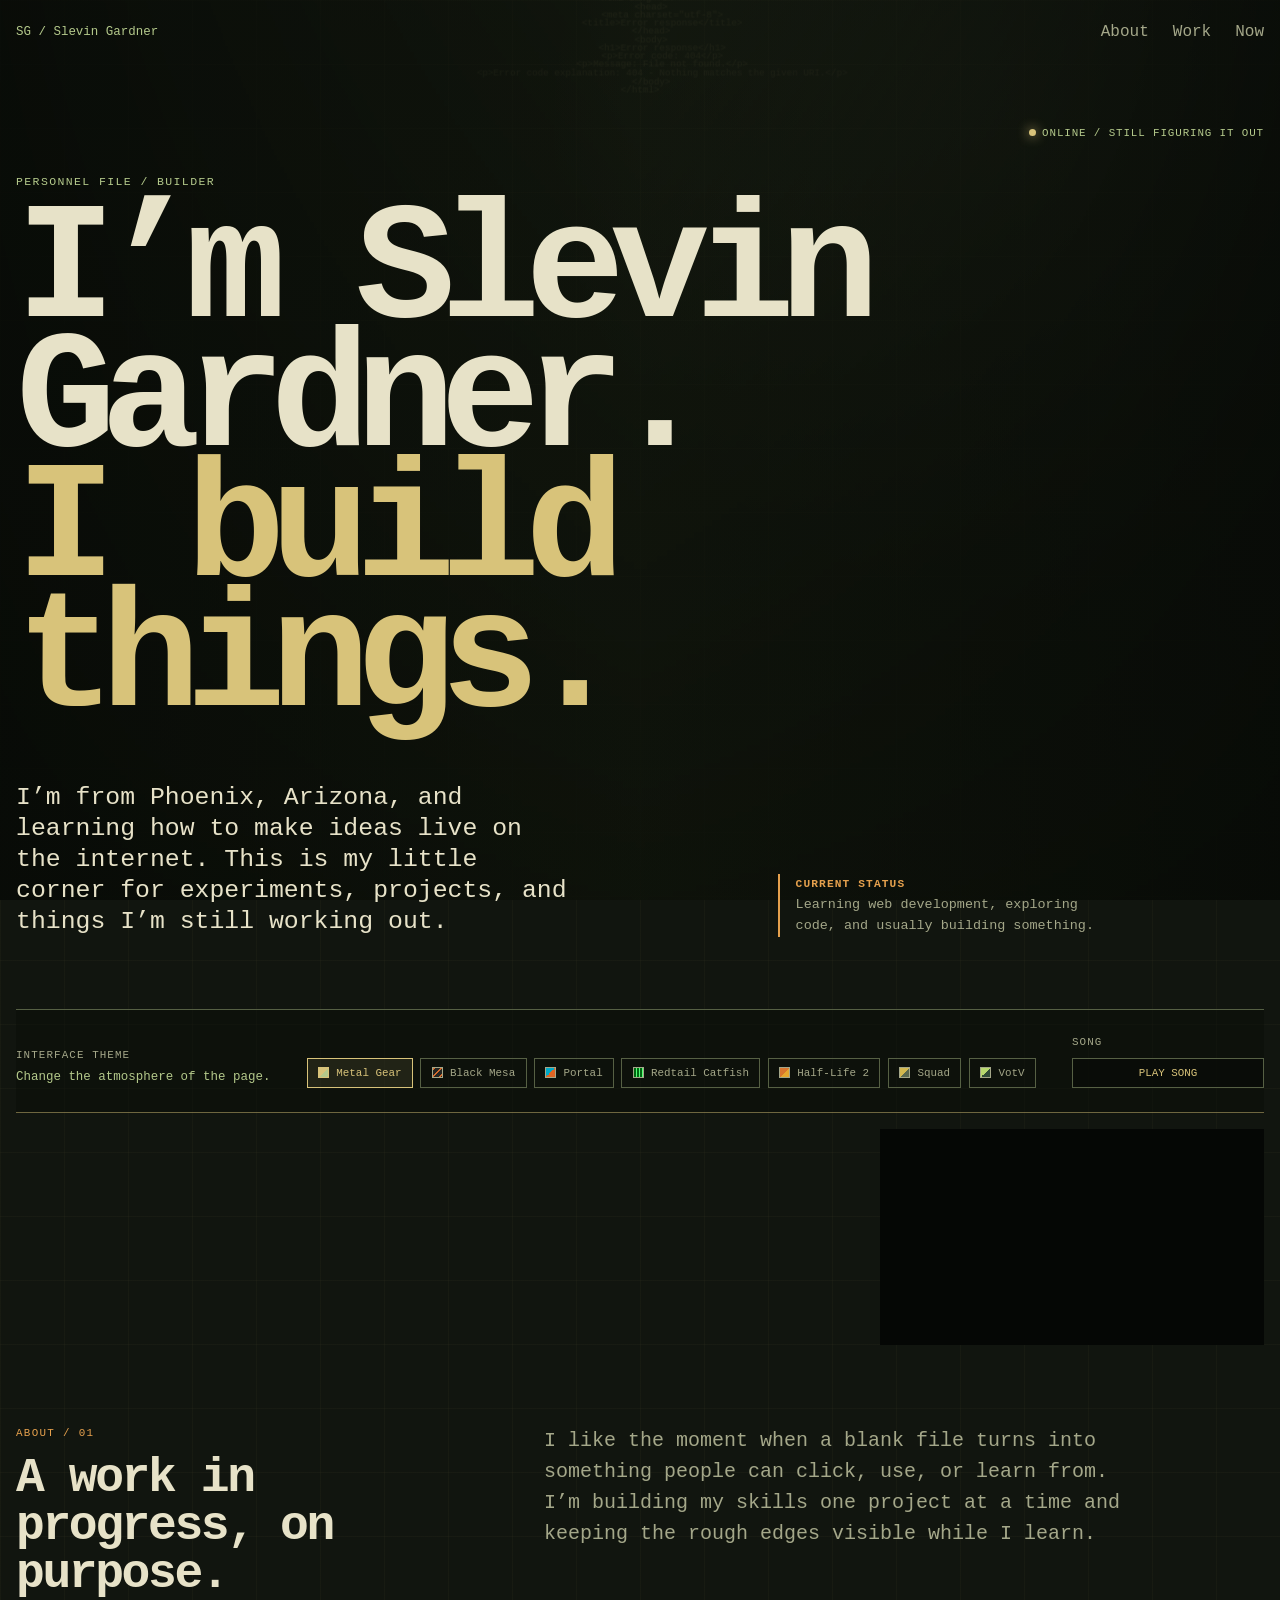
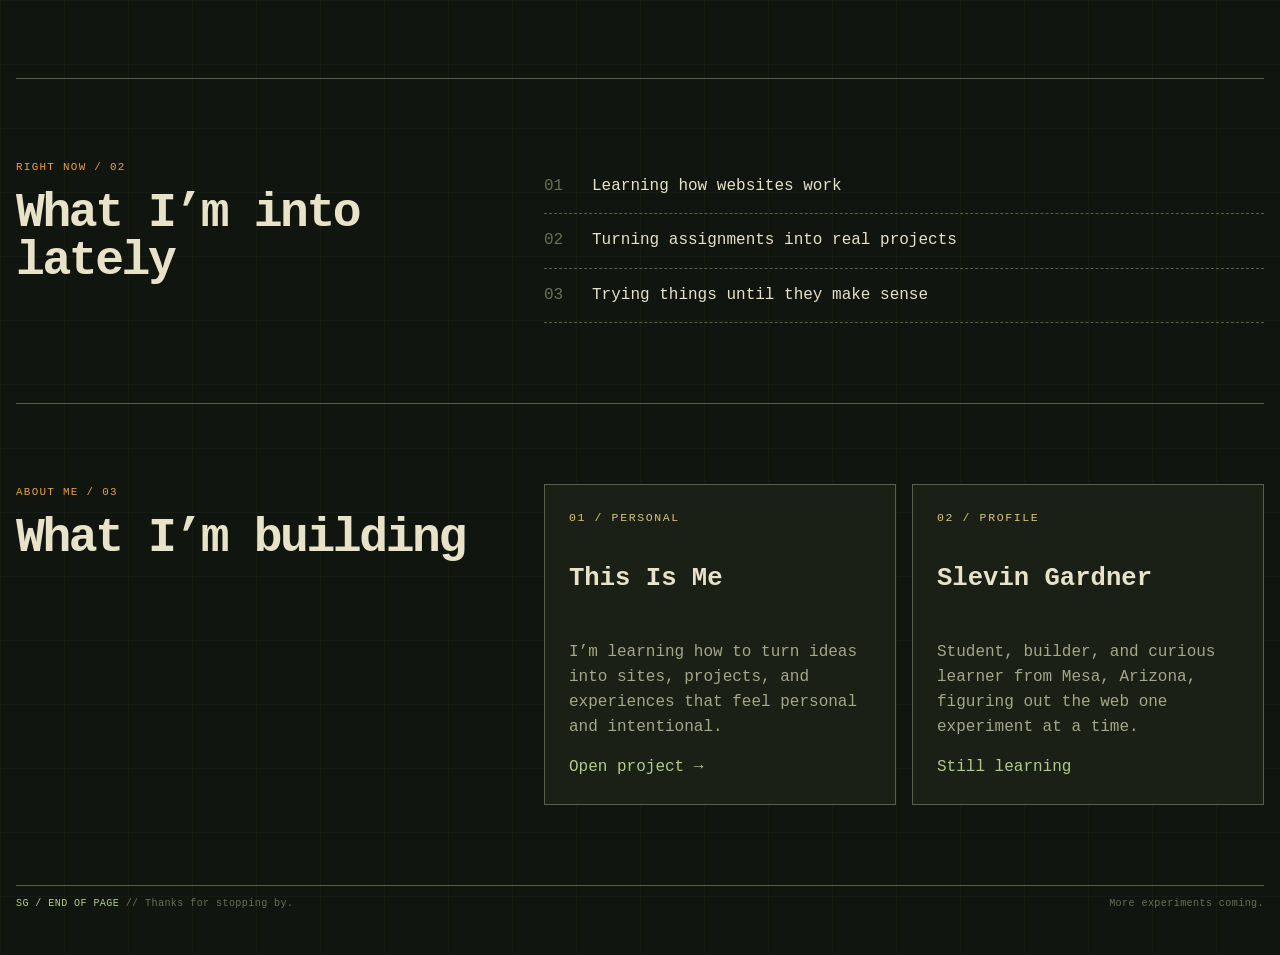
==== commit ffdc840e: "V4.9" ====
--- a/index.html
+++ b/index.html
@@ -19,7 +19,6 @@
   <div class="halflife-backdrop" aria-hidden="true"></div>
   <div class="portal-backdrop" aria-hidden="true"></div>
   <div class="squad-backdrop" aria-hidden="true"></div>
-  <div class="enclave-backdrop" aria-hidden="true"></div>
   <div class="votv-backdrop" aria-hidden="true"></div>
   <div class="mgs-ladder-backdrop" aria-hidden="true"></div>
   <div class="site-shell">
@@ -33,7 +32,7 @@
         </div>
       </nav>
       <p class="status-line"><span class="status-dot"></span>ONLINE / STILL FIGURING IT OUT</p>
-      <p class="kicker">ENCLAVE NETWORK / PERSONNEL FILE / BUILDER</p>
+      <p class="kicker">PERSONNEL FILE / BUILDER</p>
       <h1 id="top">I’m Slevin Gardner.<br><em>I build things.</em></h1>
       <div class="intro-row">
         <p class="intro">I’m from Phoenix, Arizona, and learning how to make ideas live on
@@ -63,8 +62,6 @@
             class="theme-swatch theme-swatch--halflife"></span>Half-Life 2</button>
         <button class="theme-button" data-theme="squad" type="button"><span
             class="theme-swatch theme-swatch--squad"></span>Squad</button>
-        <button class="theme-button is-active" data-theme="enclave" type="button" aria-pressed="true"><span
-            class="theme-swatch theme-swatch--enclave"></span>Enclave</button>
         <button class="theme-button" data-theme="votv" type="button"><span
             class="theme-swatch theme-swatch--votv"></span>VotV</button>
       </div>
--- a/styles.css
+++ b/styles.css
@@ -118,25 +118,6 @@
   --font-mono: 'GorDIN', monospace;
 }
 
-:root[data-theme='enclave'] {
-  --ink: #e8e4d4;
-  --muted: #a9adb0;
-  --faint: #687179;
-  --bg: #10151a;
-  --panel: #1b242c;
-  --panel-bright: #27333c;
-  --line: #53616b;
-  --acid: #d6c16d;
-  --aqua: #a9c1c7;
-  --orange: #b84f43;
-  --danger: #d25b4d;
-  --grid-line: rgba(214, 193, 109, .04);
-  --glow: rgba(169, 193, 199, .1);
-  --command-bg: #0b0f13;
-  --font-body: 'GorDIN', monospace;
-  --font-mono: 'GorDIN', monospace;
-}
-
 :root[data-theme='votv'] {
   --ink: #d7e1d7;
   --muted: #9eafa0;
@@ -366,21 +347,6 @@
   transition: opacity 350ms ease;
 }
 
-.enclave-backdrop {
-  position: fixed;
-  inset: 0;
-  z-index: 0;
-  pointer-events: none;
-  background:
-    linear-gradient(90deg, rgba(6, 10, 15, .92), rgba(18, 29, 39, .38) 48%, rgba(6, 10, 15, .9)),
-    repeating-linear-gradient(0deg, transparent 0 3.95rem, rgba(214, 193, 109, .075) 4rem 4.08rem, transparent 4.1rem 8rem),
-    repeating-linear-gradient(90deg, transparent 0 7rem, rgba(169, 193, 199, .035) 7rem 7.05rem, transparent 7.05rem 14rem),
-    radial-gradient(ellipse at 72% 28%, rgba(184, 79, 67, .16), transparent 20rem),
-    linear-gradient(135deg, #0d1821, #2c3032 54%, #0b1218);
-  opacity: 0;
-  transition: opacity 350ms ease;
-}
-
 .votv-backdrop {
   position: fixed;
   inset: 0;
@@ -419,10 +385,6 @@
   opacity: 1;
 }
 
-:root[data-theme='enclave'] .enclave-backdrop {
-  opacity: 1;
-}
-
 :root[data-theme='votv'] .votv-backdrop {
   opacity: 1;
 }
@@ -444,41 +406,6 @@
   border-color: rgba(60, 89, 68, .95);
   background: linear-gradient(145deg, rgba(27, 44, 32, .9), rgba(10, 20, 13, .94));
   box-shadow: inset 0 1px 0 rgba(183, 216, 110, .1);
-}
-
-:root[data-theme='enclave'] body {
-  background:
-    linear-gradient(180deg, rgba(7, 12, 17, .12), rgba(7, 12, 17, .7)),
-    repeating-linear-gradient(0deg, rgba(169, 193, 199, .035) 0 1px, transparent 1px 5px),
-    repeating-linear-gradient(90deg, transparent 0 5rem, rgba(214, 193, 109, .035) 5rem 5.05rem, transparent 5.05rem 10rem),
-    var(--bg);
-}
-
-:root[data-theme='enclave'] body::after {
-  position: fixed;
-  inset: 0;
-  z-index: 5;
-  pointer-events: none;
-  background: repeating-linear-gradient(0deg, transparent 0 3px, rgba(214, 193, 109, .025) 4px);
-  content: '';
-}
-
-:root[data-theme='enclave'] .masthead::after {
-  position: absolute;
-  top: 4.5rem;
-  right: 1rem;
-  width: clamp(6rem, 15vw, 10rem);
-  height: clamp(6rem, 15vw, 10rem);
-  border: 1px solid rgba(214, 193, 109, .32);
-  border-radius: 50%;
-  box-shadow: inset 0 0 0 1rem rgba(214, 193, 109, .025), 0 0 2rem rgba(169, 193, 199, .08);
-  content: 'E';
-  color: rgba(214, 193, 109, .55);
-  font: 700 clamp(3rem, 8vw, 6rem)/1 var(--font-mono);
-  text-align: center;
-  padding-top: clamp(1.1rem, 2.8vw, 2rem);
-  opacity: .7;
-  pointer-events: none;
 }
 
 :root[data-theme='greyscale'] .black-mesa-backdrop {
@@ -872,37 +799,6 @@
   background: rgba(10, 14, 8, .5);
 }
 
-:root[data-theme='enclave'] .theme-bar {
-  border-color: rgba(214, 193, 109, .5);
-  background: rgba(8, 13, 18, .72);
-}
-
-:root[data-theme='enclave'] .theme-note,
-:root[data-theme='enclave'] .status-line,
-:root[data-theme='enclave'] .kicker {
-  color: var(--aqua);
-}
-
-:root[data-theme='enclave'] .section-label,
-:root[data-theme='enclave'] .project-number {
-  color: var(--acid);
-}
-
-:root[data-theme='enclave'] .project-card {
-  border-color: rgba(83, 97, 107, .9);
-  background: linear-gradient(145deg, rgba(39, 51, 60, .9), rgba(18, 26, 33, .94));
-  box-shadow: inset 0 1px 0 rgba(214, 193, 109, .12);
-}
-
-:root[data-theme='enclave'] .project-card--featured {
-  border-top: 3px solid var(--acid);
-}
-
-:root[data-theme='enclave'] .project-card:hover {
-  border-color: var(--acid);
-  box-shadow: 0 0 1.5rem rgba(169, 193, 199, .12), inset 0 1px 0 rgba(214, 193, 109, .22);
-}
-
 :root[data-theme='default'] .theme-note,
 :root[data-theme='default'] .status-line,
 :root[data-theme='default'] .kicker {
@@ -944,10 +840,6 @@
 
 .theme-swatch--squad {
   background: linear-gradient(135deg, #d2b84f 50%, #59684f 50%);
-}
-
-.theme-swatch--enclave {
-  background: linear-gradient(135deg, #d6c16d 50%, #b84f43 50%);
 }
 
 .theme-swatch--votv {
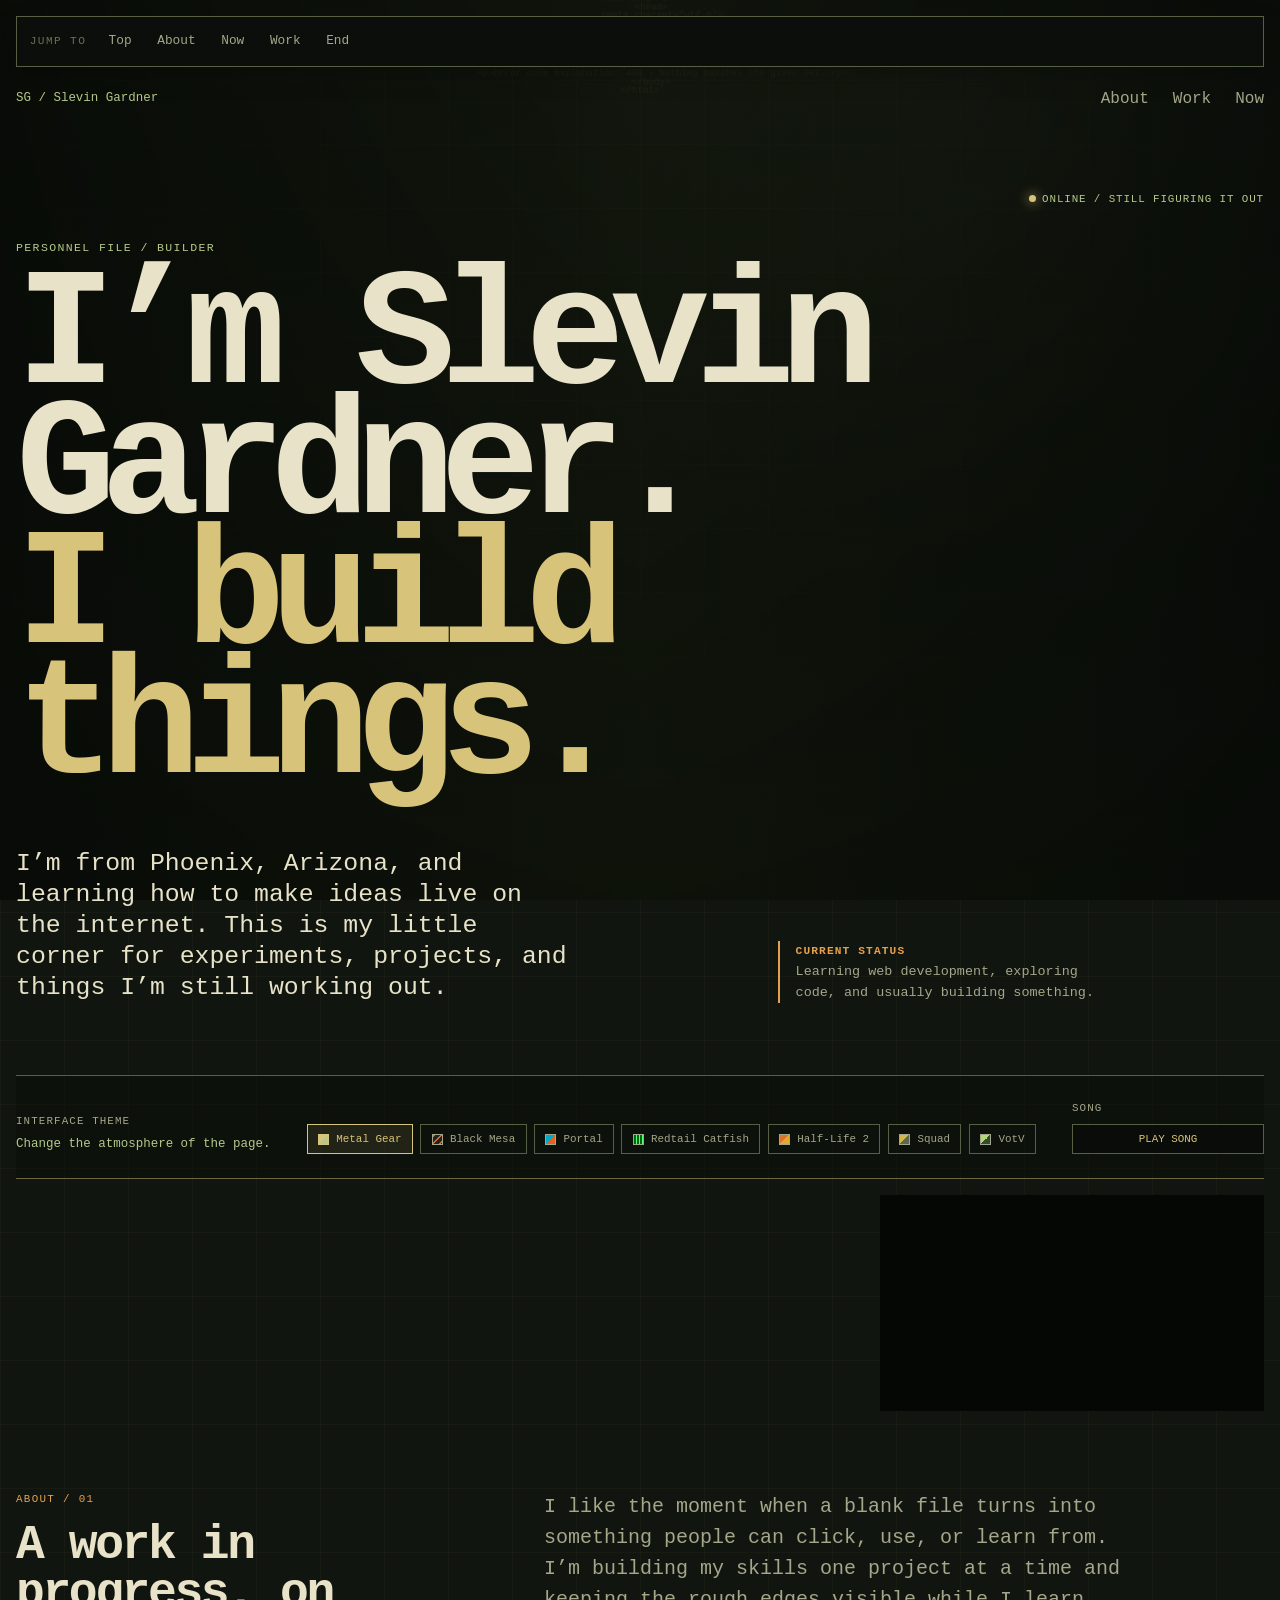
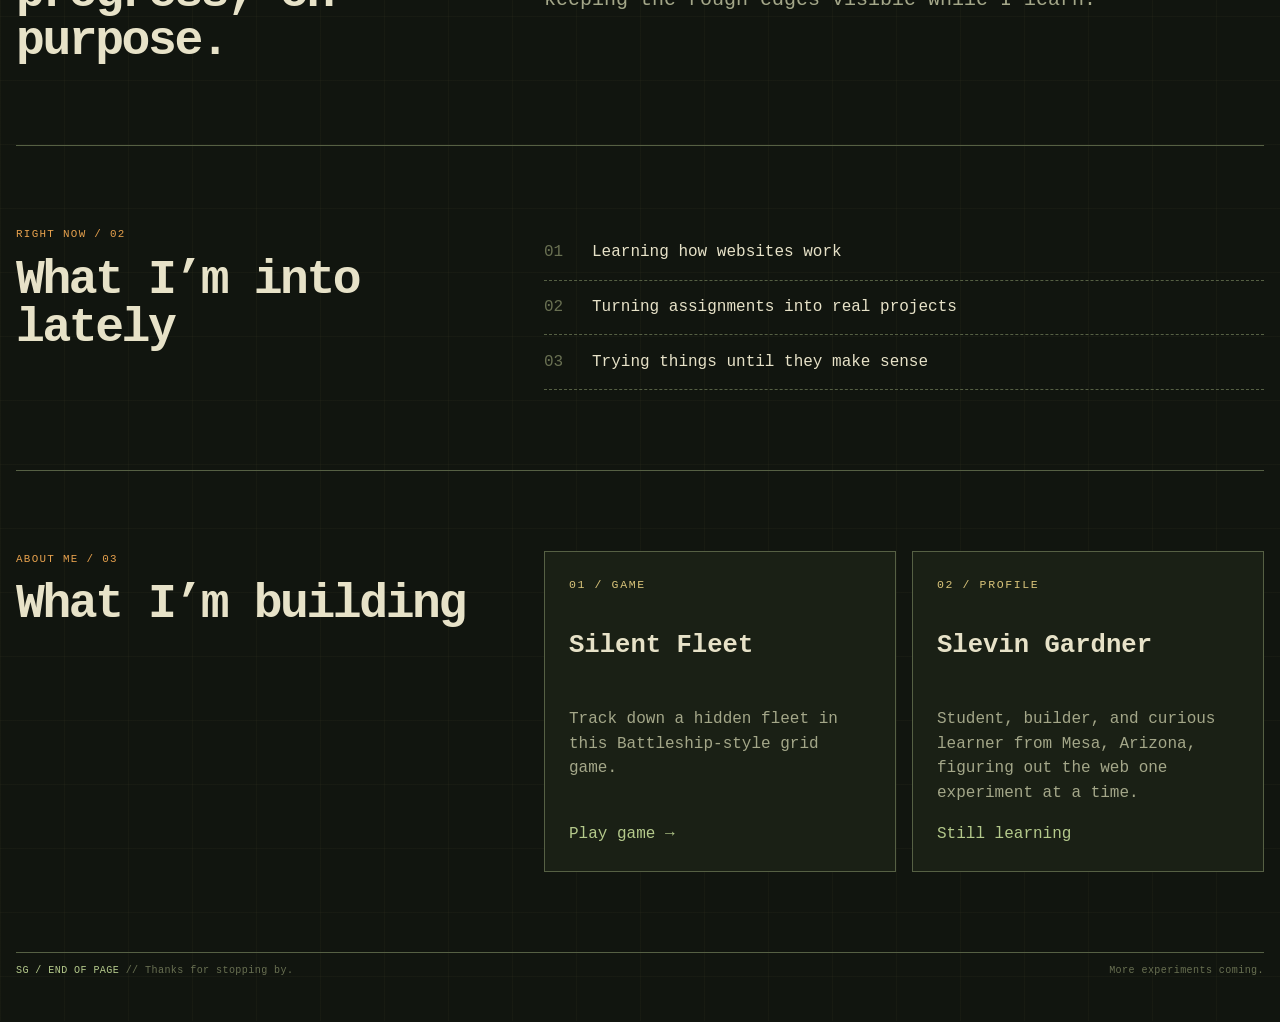
==== commit be1c08a3: "V5.0" ====
--- a/index.html
+++ b/index.html
@@ -22,6 +22,15 @@
   <div class="votv-backdrop" aria-hidden="true"></div>
   <div class="mgs-ladder-backdrop" aria-hidden="true"></div>
   <div class="site-shell">
+    <nav class="jump-toolbar" aria-label="Jump to a section">
+      <span class="jump-toolbar-label">Jump to</span>
+      <a href="#top">Top</a>
+      <a href="#about">About</a>
+      <a href="#now">Now</a>
+      <a href="#work">Work</a>
+      <a href="#footer">End</a>
+    </nav>
+
     <header class="masthead">
       <nav class="top-nav" aria-label="Main navigation">
         <a class="back-link" href="#top">SG / Slevin Gardner</a>
@@ -101,12 +110,11 @@
           <h2 id="work-title">What I’m building</h2>
         </div>
         <div class="project-grid">
-          <a class="project-card project-card--featured" href="assignments/01-this-is-me/">
-            <span class="project-number">01 / PERSONAL</span>
-            <h3>This Is Me</h3>
-            <p>I’m learning how to turn ideas into sites, projects, and experiences that feel personal and intentional.
-            </p>
-            <span class="project-link">Open project &rarr;</span>
+          <a class="project-card project-card--featured" href="assignments/01-this-is-me/battleship.html">
+            <span class="project-number">01 / GAME</span>
+            <h3>Silent Fleet</h3>
+            <p>Track down a hidden fleet in this Battleship-style grid game.</p>
+            <span class="project-link">Play game &rarr;</span>
           </a>
           <article class="project-card">
             <span class="project-number">02 / PROFILE</span>
@@ -119,7 +127,7 @@
       </section>
     </main>
 
-    <footer>
+    <footer id="footer">
       <p><span>SG / END OF PAGE</span> // Thanks for stopping by.</p>
       <p>More experiments coming.</p>
     </footer>
--- a/styles.css
+++ b/styles.css
@@ -180,6 +180,49 @@
   color: var(--acid);
 }
 
+.jump-toolbar {
+  position: sticky;
+  top: 0;
+  z-index: 6;
+  display: flex;
+  align-items: center;
+  gap: .5rem;
+  margin: 1rem 0 0;
+  padding: .65rem .8rem;
+  border: 1px solid var(--line);
+  background: var(--command-bg);
+  box-shadow: 0 .5rem 1.5rem rgba(0, 0, 0, .2);
+}
+
+.jump-toolbar-label {
+  margin-right: .35rem;
+  color: var(--faint);
+  font-size: .7rem;
+  letter-spacing: .12em;
+  text-transform: uppercase;
+}
+
+.jump-toolbar a {
+  padding: .25rem .55rem;
+  color: var(--muted);
+  font-size: .8rem;
+  text-decoration: none;
+}
+
+.jump-toolbar a:hover,
+.jump-toolbar a:focus-visible {
+  color: var(--acid);
+  outline-color: var(--acid);
+}
+
+#top,
+#about,
+#now,
+#work,
+#footer {
+  scroll-margin-top: 5rem;
+}
+
 .masthead h1 {
   max-width: 12ch;
 }
@@ -1250,6 +1293,24 @@
     font-size: .82rem;
   }
 
+  .jump-toolbar {
+    gap: .25rem;
+    overflow-x: auto;
+    margin-inline: -.1rem;
+    padding: .55rem .4rem;
+  }
+
+  .jump-toolbar-label {
+    flex: 0 0 auto;
+    font-size: .62rem;
+  }
+
+  .jump-toolbar a {
+    flex: 0 0 auto;
+    padding-inline: .45rem;
+    font-size: .75rem;
+  }
+
   .about-section,
   .now-section,
   .work-section {
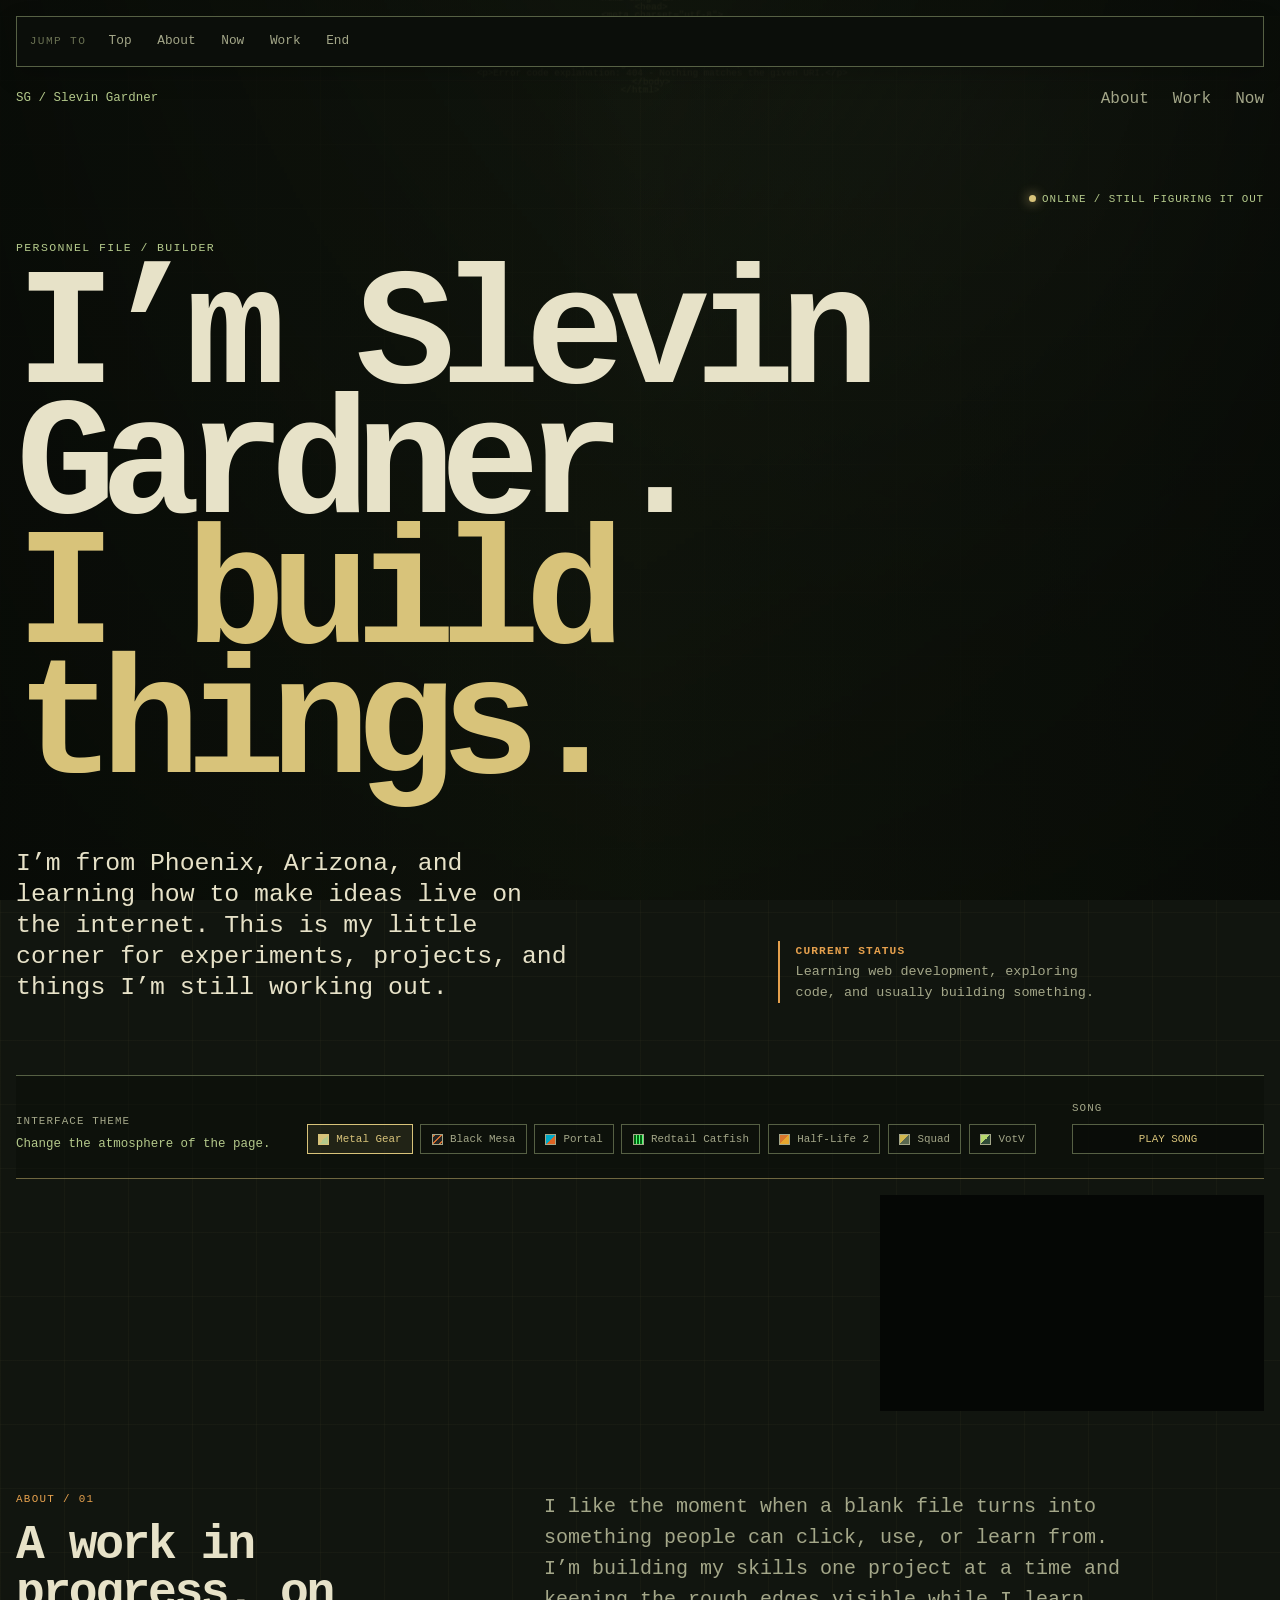
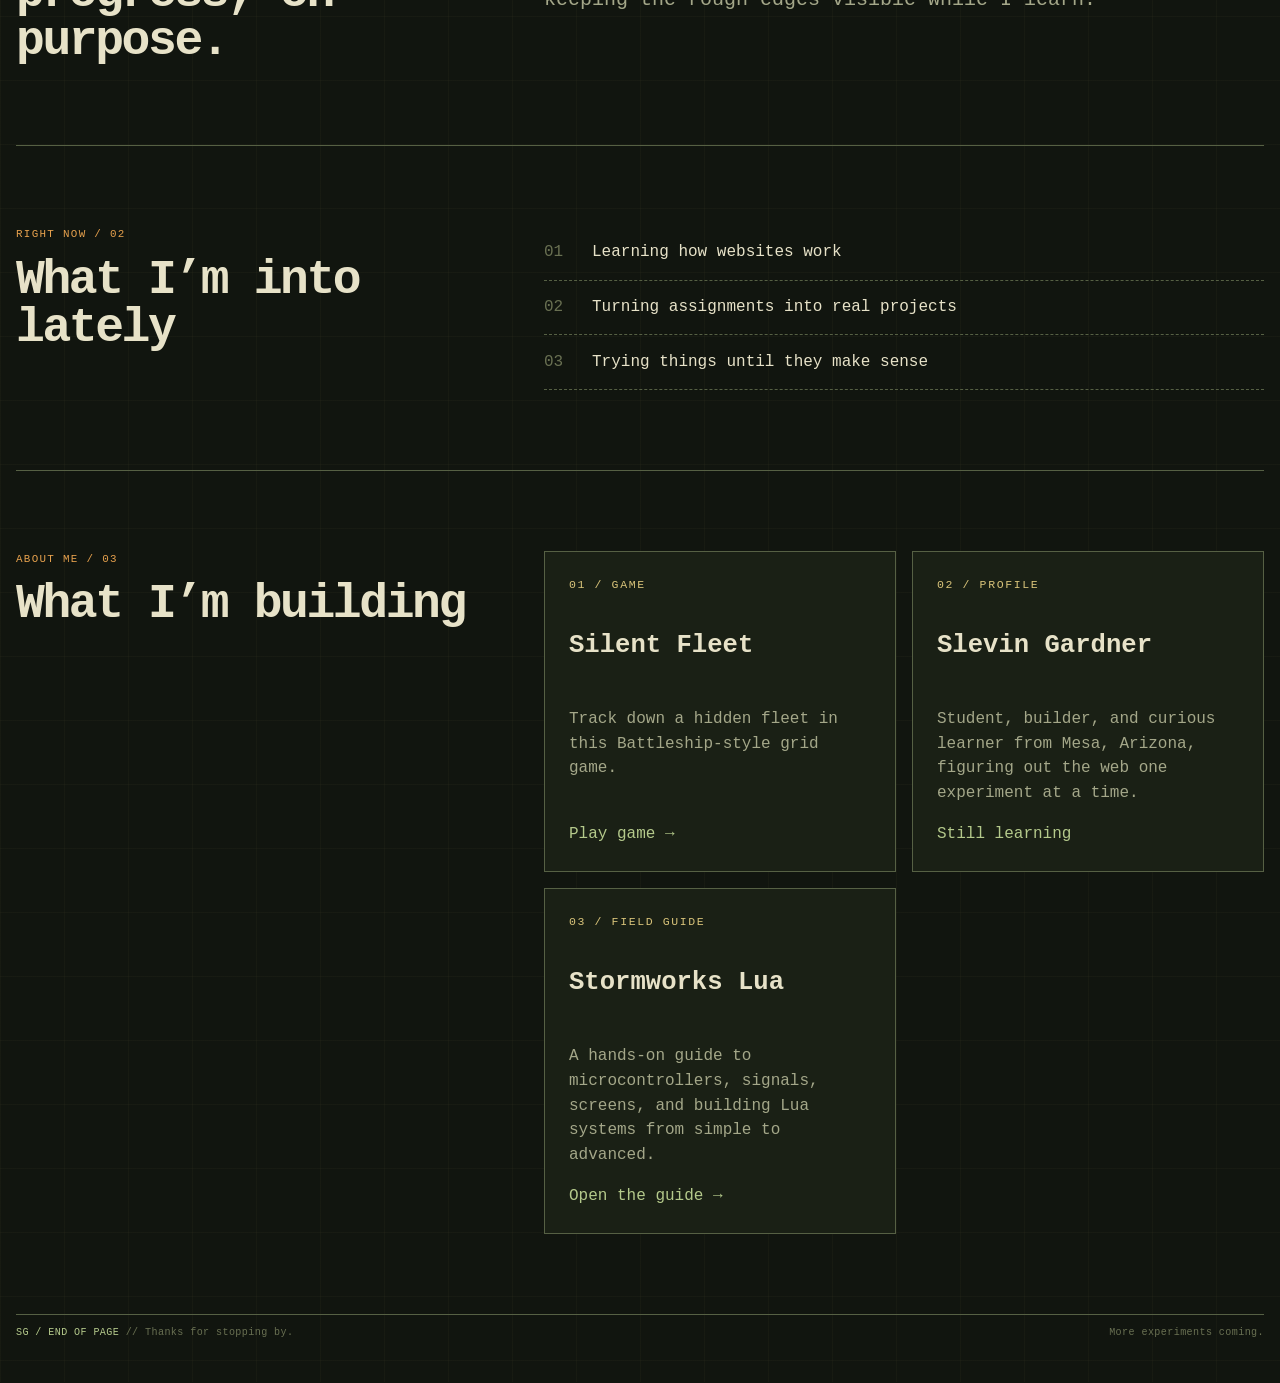
==== commit 36a9563b: "V5.2" ====
--- a/index.html
+++ b/index.html
@@ -123,6 +123,12 @@
             </p>
             <span class="project-link">Still learning</span>
           </article>
+          <a class="project-card" href="stormworks-lua.html">
+            <span class="project-number">03 / FIELD GUIDE</span>
+            <h3>Stormworks Lua</h3>
+            <p>A hands-on guide to microcontrollers, signals, screens, and building Lua systems from simple to advanced.</p>
+            <span class="project-link">Open the guide &rarr;</span>
+          </a>
         </div>
       </section>
     </main>
--- a/styles.css
+++ b/styles.css
@@ -242,6 +242,92 @@
   border-bottom: 1px solid var(--line);
 }
 
+/* Stormworks Lua learning guide */
+.lua-masthead h1 { max-width: 15ch; }
+.lua-callout, .lua-note, .lua-resource {
+  margin-top: 1.5rem;
+  padding: 1rem 1.2rem;
+  border: 1px solid var(--line);
+  border-left: 3px solid var(--acid);
+  background: var(--panel);
+  color: var(--muted);
+}
+.lua-callout strong, .lua-note b, .lua-resource b { color: var(--ink); }
+.lua-guide code { color: var(--aqua); }
+.lua-section {
+  display: grid;
+  grid-template-columns: minmax(12rem, .8fr) 1.2fr;
+  gap: 3rem;
+  padding: 4rem 0;
+  border-bottom: 1px solid var(--line);
+  scroll-margin-top: 5rem;
+}
+.lua-section h2 { margin-top: .5rem; }
+.lua-content { min-width: 0; color: var(--muted); }
+.lua-content p:first-child { margin-top: 0; }
+.lua-steps { padding-left: 1.4rem; }
+.lua-steps li { padding: .35rem 0 .35rem .3rem; }
+.lua-steps b { color: var(--ink); }
+.lua-columns { display: grid; grid-template-columns: repeat(2, minmax(0, 1fr)); gap: 1rem; }
+.lua-card, .lua-example {
+  padding: 1.1rem;
+  border: 1px solid var(--line);
+  background: var(--panel);
+}
+.lua-card h3, .lua-example h3 { margin: 0 0 .6rem; color: var(--ink); }
+.lua-card p, .lua-example p { margin: .5rem 0; }
+.lua-code {
+  overflow-x: auto;
+  margin: 1rem 0;
+  padding: 1rem 1.2rem;
+  border: 1px solid var(--line);
+  background: var(--command-bg);
+  color: var(--ink);
+  font: .9rem/1.65 ui-monospace, SFMono-Regular, Consolas, monospace;
+  tab-size: 4;
+}
+.lua-example { margin: 0 0 1.1rem; }
+.lua-example-heading { display: flex; align-items: baseline; gap: .8rem; }
+.lua-level { flex: 0 0 auto; color: var(--acid); font-size: .68rem; letter-spacing: .12em; }
+.lua-debug-list p { padding: .65rem 0; border-bottom: 1px solid var(--line); }
+.lua-debug-list b { color: var(--ink); }
+.lua-resource a { color: var(--aqua); }
+.lua-guide footer a { color: var(--aqua); }
+.lua-sandbox {
+  padding: 1rem;
+  border: 1px solid var(--line);
+  background: var(--panel);
+}
+.lua-sandbox-toolbar { display: flex; align-items: end; flex-wrap: wrap; gap: .65rem; margin-bottom: 1rem; }
+.lua-sandbox-toolbar label { display: grid; gap: .25rem; color: var(--muted); font-size: .78rem; }
+.lua-sandbox-toolbar input, .lua-run-button, .lua-reset-button {
+  min-height: 2.6rem;
+  border: 1px solid var(--line);
+  padding: .45rem .7rem;
+  background: var(--command-bg);
+  color: var(--ink);
+}
+.lua-run-button { background: var(--acid); color: var(--bg); font-weight: 700; cursor: pointer; }
+.lua-reset-button { cursor: pointer; }
+.lua-run-button:disabled { cursor: wait; opacity: .65; }
+.lua-editor-label { display: block; margin-bottom: .4rem; color: var(--ink); font-size: .82rem; }
+.lua-editor {
+  display: block;
+  width: 100%;
+  min-height: 18rem;
+  resize: vertical;
+  border: 1px solid var(--line);
+  padding: 1rem;
+  background: var(--command-bg);
+  color: var(--ink);
+  font: .85rem/1.6 ui-monospace, SFMono-Regular, Consolas, monospace;
+  tab-size: 4;
+}
+.lua-sandbox-note { font-size: .78rem; }
+.lua-console { border: 1px solid var(--line); background: var(--command-bg); }
+.lua-console-heading { padding: .45rem .7rem; border-bottom: 1px solid var(--line); color: var(--acid); font-size: .7rem; letter-spacing: .12em; }
+.lua-console pre { min-height: 3rem; overflow: auto; margin: 0; padding: .8rem; color: var(--aqua); white-space: pre-wrap; font: .82rem/1.55 ui-monospace, SFMono-Regular, Consolas, monospace; }
+
 .section-label,
 .project-number {
   color: var(--acid);
@@ -1319,6 +1405,11 @@
     padding: 3rem 0;
   }
 
+  .lua-section { grid-template-columns: 1fr; gap: 1.25rem; padding: 3rem 0; }
+  .lua-columns { grid-template-columns: 1fr; }
+  .lua-example-heading { align-items: flex-start; flex-direction: column; gap: .25rem; }
+  .lua-editor { min-height: 15rem; }
+
   .project-grid {
     grid-template-columns: 1fr;
   }
